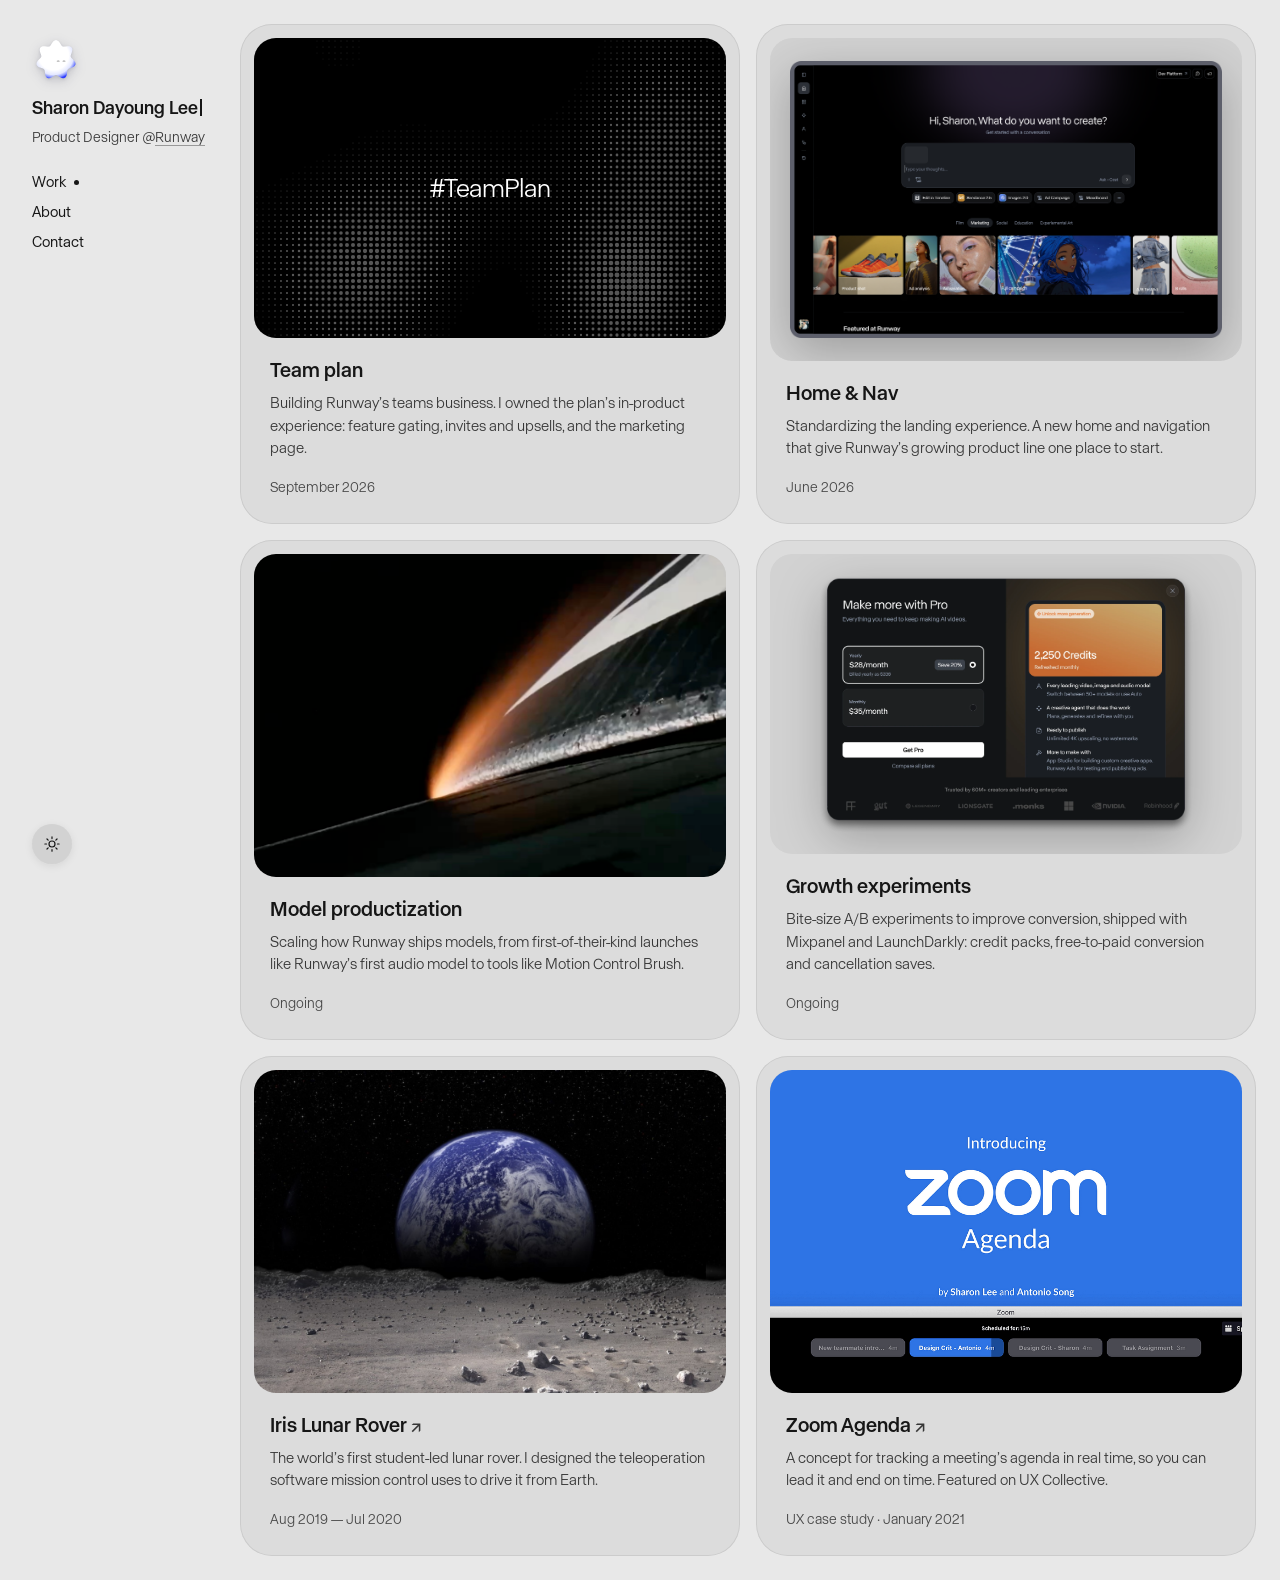
==== index.html @ 0e8d153d "Fill out Team plan and Model productization, re-lock Home & Nav - Team plan: all screenshots from fu" ====
<!doctype html>
<html lang="en">
<head>
  <meta charset="utf-8">
  <meta name="viewport" content="width=device-width, initial-scale=1">
  <title>Sharon Dayoung Lee, Product Designer</title>
  <meta name="description" content="Sharon Dayoung Lee is a product designer at Runway. Portfolio of selected work: Team plan, Home &amp; Nav, model productization, growth experiments and the Iris Lunar Rover.">
  <link rel="canonical" href="https://dayoung.design/">
  <meta property="og:type" content="website">
  <meta property="og:site_name" content="Sharon Dayoung Lee">
  <meta property="og:title" content="Sharon Dayoung Lee, Product Designer">
  <meta property="og:description" content="Sharon Dayoung Lee is a product designer at Runway. Portfolio of selected work: Team plan, Home &amp; Nav, model productization, growth experiments and the Iris Lunar Rover.">
  <meta property="og:url" content="https://dayoung.design/">
  <meta name="twitter:card" content="summary">
  <link rel="preload" href="fonts/ABCNormal-Book.woff2" as="font" type="font/woff2" crossorigin>
  <link rel="preload" href="fonts/ABCNormal-Neutral.woff2" as="font" type="font/woff2" crossorigin>
  <link rel="icon" href="favicon.svg" type="image/svg+xml">
  <link rel="icon" href="favicon-32.png" type="image/png" sizes="32x32">
  <link rel="apple-touch-icon" href="apple-touch-icon.png">
  <link rel="stylesheet" href="style.css?v=mwuuv6j9">
  <script>
    // Apply the saved theme (default: device setting) before first paint so there's no flash.
    try {
      var t = localStorage.getItem('theme');
      if (['ink', 'slate', 'glacier'].indexOf(t) < 0) t = matchMedia('(prefers-color-scheme: dark)').matches ? 'ink' : 'glacier'; // no saved choice: follow the device's light/dark setting
      document.documentElement.dataset.theme = t;
    } catch (e) { document.documentElement.dataset.theme = 'ink'; }
    document.documentElement.classList.add('no-anim');
  </script>
  <script type="application/ld+json">{"@context":"https://schema.org","@type":"Person","name":"Sharon Dayoung Lee","alternateName":"이다영","jobTitle":"Product Designer","worksFor":{"@type":"Organization","name":"Runway"},"url":"https://dayoung.design/"}</script>
</head>
<body>
  <aside class="sidebar">
    <div class="intro">
      <span class="mascot" aria-hidden="true">
        <svg viewBox="0 0 48 48" width="48" height="48">
          <defs>
            <radialGradient id="puffm" cx="44%" cy="40%" r="62%">
      <stop offset="0" stop-color="#ffffff"/>
      <stop offset=".62" stop-color="#ffffff"/>
      <stop offset=".82" stop-color="#e3e7ff"/>
      <stop offset=".94" stop-color="#7d8bff"/>
      <stop offset="1" stop-color="#2f3dff"/>
    </radialGradient>
          </defs>
          <g class="mascot-body">
            <path fill="url(#puffm)" d="M24.00 4.10 L24.89 4.24 L25.74 4.64 L26.54 5.26 L27.26 6.05 L27.89 6.94 L28.46 7.85 L28.97 8.70 L29.47 9.43 L29.98 10.01 L30.55 10.40 L31.21 10.60 L31.98 10.64 L32.86 10.57 L33.85 10.44 L34.91 10.32 L36.00 10.26 L37.07 10.33 L38.05 10.56 L38.90 10.98 L39.56 11.59 L40.00 12.37 L40.23 13.29 L40.23 14.30 L40.06 15.36 L39.77 16.41 L39.41 17.41 L39.06 18.35 L38.80 19.19 L38.67 19.95 L38.72 20.64 L38.97 21.28 L39.42 21.91 L40.02 22.56 L40.74 23.25 L41.50 24.00 L42.22 24.82 L42.83 25.70 L43.27 26.61 L43.46 27.53 L43.40 28.43 L43.07 29.26 L42.49 30.01 L41.70 30.64 L40.77 31.17 L39.77 31.59 L38.76 31.94 L37.81 32.25 L36.98 32.57 L36.31 32.94 L35.81 33.41 L35.46 34.01 L35.25 34.75 L35.12 35.63 L35.03 36.62 L34.91 37.68 L34.72 38.76 L34.42 39.78 L33.97 40.69 L33.37 41.42 L32.63 41.93 L31.78 42.19 L30.83 42.20 L29.84 41.99 L28.85 41.58 L27.89 41.06 L26.99 40.49 L26.16 39.94 L25.39 39.50 L24.68 39.20 L24.00 39.10 L23.32 39.20 L22.61 39.50 L21.84 39.94 L21.01 40.49 L20.11 41.06 L19.15 41.58 L18.16 41.99 L17.17 42.20 L16.22 42.19 L15.37 41.93 L14.63 41.42 L14.03 40.69 L13.58 39.78 L13.28 38.76 L13.09 37.68 L12.97 36.62 L12.88 35.63 L12.75 34.75 L12.54 34.01 L12.19 33.41 L11.69 32.94 L11.02 32.57 L10.19 32.25 L9.24 31.94 L8.23 31.59 L7.23 31.17 L6.30 30.64 L5.51 30.01 L4.93 29.26 L4.60 28.43 L4.54 27.53 L4.73 26.61 L5.17 25.70 L5.78 24.82 L6.50 24.00 L7.26 23.25 L7.98 22.56 L8.58 21.91 L9.03 21.28 L9.28 20.64 L9.33 19.95 L9.20 19.19 L8.94 18.35 L8.59 17.41 L8.23 16.41 L7.94 15.36 L7.77 14.30 L7.77 13.29 L8.00 12.37 L8.44 11.59 L9.10 10.98 L9.95 10.56 L10.93 10.33 L12.00 10.26 L13.09 10.32 L14.15 10.44 L15.14 10.57 L16.02 10.64 L16.79 10.60 L17.45 10.40 L18.02 10.01 L18.53 9.43 L19.03 8.70 L19.54 7.85 L20.11 6.94 L20.74 6.05 L21.46 5.26 L22.26 4.64 L23.11 4.24Z"/>
            <g class="mascot-face">
              <g class="mascot-eyes"><ellipse cx="26.2" cy="25" rx="1.6" ry="2.7" fill="#141414"/><ellipse cx="32" cy="25" rx="1.6" ry="2.7" fill="#141414"/></g>
            </g>
          </g>
        </svg>
      </span>
      <a class="name" href="#top" aria-label="Sharon Dayoung Lee"><span class="tw" data-words="Sharon Dayoung Lee|이다영" aria-hidden="true">Sharon Dayoung Lee</span></a>
      <!-- EDIT: your role / company / city -->
      <p class="role">Product Designer @<a href="https://runwayml.com" target="_blank" rel="noopener">Runway</a></p>
      <nav class="nav" id="site-nav">
        <a href="#top" class="active" aria-current="page">Work</a>
        <a href="about.html">About</a>
        <a href="mailto:gda6050@gmail.com" data-copy-email="gda6050@gmail.com">Contact</a>
      </nav>
    </div>
    <div class="sidebar-bottom">
      <!-- Theme slider: tap the sun to open, drag up for light, down for dark -->
      <div class="theme" id="theme">
        <div class="theme-track" role="slider" tabindex="0"
             aria-label="Color theme" aria-orientation="vertical"
             aria-valuemin="0" aria-valuemax="2" aria-valuenow="0">
          <div class="theme-ticks" aria-hidden="true"></div>
          <div class="theme-thumb" aria-hidden="true">
            <svg viewBox="0 0 24 24" width="18" height="18" fill="none" stroke="currentColor" stroke-width="1.6" stroke-linecap="round">
              <circle cx="12" cy="12" r="4"/>
              <path d="M12 2.5v2.2M12 19.3v2.2M2.5 12h2.2M19.3 12h2.2M5.3 5.3l1.6 1.6M17.1 17.1l1.6 1.6M5.3 18.7l1.6-1.6M17.1 6.9l1.6-1.6"/>
            </svg>
          </div>
        </div>
      </div>
    </div>
  </aside>

  <main id="top">
    <!--
      One card per project: screenshot on top, then title, description and caption.
      Each card links to its case study page in /work.
    -->
    <div class="grid">
      <a class="card project" href="work/team-plan.html">
        <div class="thumb word-cover" data-halftone><span>#TeamPlan</span></div>
        <div class="card-body">
          <h3>Team plan</h3>
          <p>Building Runway’s teams business. I owned the plan’s in-product experience: feature gating, invites and upsells, and the marketing page.</p>
        </div>
        <p class="caption">September 2026</p>
      </a>

      <a class="card project" href="work/home-nav.html">
        <div class="thumb"><img src="images/hn-home.png?v=2" alt="Redesigned Runway home with a prompt box, quick actions and featured content"></div>
        <div class="card-body">
          <h3>Home &amp; Nav</h3>
          <p>Standardizing the landing experience. A new home and navigation that give Runway’s growing product line one place to start.</p>
        </div>
        <p class="caption">June 2026</p>
      </a>

      <a class="card project" href="work/model-productization.html">
        <div class="thumb bleed"><video src="images/mp-hero.mp4" poster="images/mp-hero-poster.jpg" preload="metadata" data-hover-play muted loop playsinline aria-label="Runway hero video"></video></div>
        <div class="card-body">
          <h3>Model productization</h3>
          <p>Scaling how Runway ships models, from first-of-their-kind launches like Runway’s first audio model to tools like Motion Control Brush.</p>
        </div>
        <p class="caption">Ongoing</p>
      </a>

      <a class="card project" href="work/growth-experiments.html">
        <div class="thumb"><img src="images/ge-pro-dialog.webp" alt="Make more with Pro upgrade dialog with yearly and monthly plan options"></div>
        <div class="card-body">
          <h3>Growth experiments</h3>
          <p>Bite-size A/B experiments to improve conversion, shipped with Mixpanel and LaunchDarkly: credit packs, free-to-paid conversion and cancellation saves.</p>
        </div>
        <p class="caption">Ongoing</p>
      </a>


      <a class="card project" href="work/iris.html">
        <div class="thumb bleed"><img src="images/iris-hero.jpg" alt="Earth rising over the lunar surface"></div>
        <div class="card-body">
          <h3>Iris Lunar Rover <span class="arrow">↗</span></h3>
          <p>The world’s first student-led lunar rover. I designed the teleoperation software mission control uses to drive it from Earth.</p>
        </div>
        <p class="caption">Aug 2019 — Jul 2020</p>
      </a>

      <a class="card project" href="https://uxdesign.cc/zoom-agenda-e4689dbc5fe4" target="_blank" rel="noopener">
        <div class="thumb bleed"><img src="images/zoom-agenda.png" alt="Introducing Zoom Agenda, by Sharon Lee and Antonio Song: a Zoom window with agenda items timed across the top"></div>
        <div class="card-body">
          <h3>Zoom Agenda <span class="arrow">↗</span></h3>
          <p>A concept for tracking a meeting’s agenda in real time, so you can lead it and end on time. Featured on UX Collective.</p>
        </div>
        <p class="caption">UX case study · January 2021</p>
      </a>
    </div>

    <!-- Phones only: the sidebar nav is behind the mascot, so contact links sit at the end of the page -->
    <footer class="home-contact">
      <a href="mailto:gda6050@gmail.com" data-copy-email="gda6050@gmail.com">Email</a>
      <a href="https://www.linkedin.com/in/sharon-dayoung/" target="_blank" rel="noopener">LinkedIn <span aria-hidden="true">↗</span></a>
    </footer>
  </main>

  <div class="toast" id="toast" role="status" aria-live="polite"></div>
  <script src="site.js?v=mwuuv6j9"></script>
</body>
</html>
---- style.css ----
/*
  ABC Normal (ABC Dinamo), web font files in /fonts (from the web license package).
  Only add .woff2 web files here, never the desktop .otf/.ttf files.
*/
@font-face {
  font-family: "ABC Normal";
  font-weight: 400;
  font-style: normal;
  font-display: swap;
  src: url("fonts/ABCNormal-Book.woff2") format("woff2");
}
@font-face {
  font-family: "ABC Normal";
  font-weight: 420;
  font-style: normal;
  font-display: swap;
  src: url("fonts/ABCNormal-Regular.woff2") format("woff2");
}
@font-face {
  font-family: "ABC Normal";
  font-weight: 460;
  font-style: normal;
  font-display: swap;
  src: url("fonts/ABCNormal-Normal.woff2") format("woff2");
}
@font-face {
  font-family: "ABC Normal";
  font-weight: 500;
  font-style: normal;
  font-display: swap;
  src: url("fonts/ABCNormal-Neutral.woff2") format("woff2");
}

/*
  Three neutral themes, dark to light: Ink, Slate (graphite), Glacier (mist).
  Dark values follow libraries.dev (#121212 bg, #ededed text).
  Three base colors each; muted/faint are derived from --text.
  Registering them with @property lets the browser animate the switch.
*/
@property --bg   { syntax: "<color>"; inherits: true; initial-value: #121212; }
@property --card { syntax: "<color>"; inherits: true; initial-value: #1a1a1a; }
@property --text { syntax: "<color>"; inherits: true; initial-value: #ededed; }

:root {
  --bg: #121212;
  --card: #1a1a1a;
  --text: #ededed;
  --muted: color-mix(in srgb, var(--text) 78%, transparent);
  --faint: color-mix(in srgb, var(--text) 70%, transparent);
  transition: --bg 0.5s ease, --card 0.5s ease, --text 0.5s ease;
  --radius: 32px;
  --sidebar: 240px;
  --gap: 16px;
  --sans: "ABC Normal", system-ui, -apple-system, sans-serif;
}
:root[data-theme="ink"]     { --bg: #121212; --card: #1a1a1a; --text: #ededed; }
:root[data-theme="slate"]   { --bg: #1f1f1f; --card: #2a2a2a; --text: #ededed; }
:root[data-theme="glacier"] { --bg: #e8e8e8; --card: #dcdcdc; --text: #161616; }

:root.no-anim, :root.no-anim * { transition: none !important; }

* { box-sizing: border-box; margin: 0; padding: 0; }

html { scroll-behavior: smooth; }

body {
  background: var(--bg);
  color: var(--text);
  font-family: var(--sans);
  font-size: 18px;
  line-height: 1.6;
  -webkit-font-smoothing: antialiased;
}

p { font-size: 16px; font-weight: 400; }

a { color: inherit; text-decoration: none; }

/* ---------- Sidebar ---------- */
.sidebar {
  position: fixed;
  inset: 0 auto 0 0;
  width: var(--sidebar);
  padding: 36px 32px;
  display: flex;
  flex-direction: column;
  justify-content: space-between;
}
.name { display: block; font-size: 18px; font-weight: 500; line-height: 1.15; margin-bottom: 10px; }
.role { color: var(--muted); font-size: 14px; font-weight: 400; line-height: 1.25; margin-bottom: 24px; }
.nav, .contact { display: flex; flex-direction: column; gap: 6px; }
.nav a, .contact a { font-size: 15px; font-weight: 460; transition: opacity 0.15s ease; }
.nav a:hover, .contact a:hover { opacity: 0.6; }
/* Current page: small dot to the right of the label */
.nav a { display: inline-flex; align-items: center; width: fit-content; }
.nav a::after {
  content: "";
  width: 5px;
  height: 5px;
  margin-left: 8px;
  border-radius: 50%;
  background: currentColor;
  opacity: 0;
  transform: scale(0);
  transition: opacity 0.2s ease, transform 0.2s ease;
}
.nav a.active::after { opacity: 1; transform: scale(1); }

/* ---------- Theme slider ---------- */
.sidebar-bottom { display: flex; flex-direction: column; align-items: flex-start; gap: 18px; }
.theme {
  --h: 40px;
  --pos: 0;
  position: relative;
  width: 40px;
  height: var(--h);
  transition: height 0.35s cubic-bezier(0.3, 0.7, 0.2, 1);
}
.theme.open { --h: 128px; height: var(--h); }
.theme-track {
  position: absolute;
  inset: 0;
  border-radius: 999px;
  background: color-mix(in srgb, var(--text) 10%, transparent);
  cursor: pointer;
  touch-action: none;
  outline: none;
}
.theme-track:focus-visible { box-shadow: 0 0 0 2px var(--text); }
.theme-ticks {
  position: absolute;
  inset: 20px 0;
  display: flex;
  flex-direction: column-reverse;
  justify-content: space-between;
  align-items: center;
  opacity: 0;
  transition: opacity 0.2s ease;
}
.theme.open .theme-ticks { opacity: 1; transition-delay: 0.12s; }
.theme-ticks span {
  width: 3px;
  height: 3px;
  border-radius: 50%;
  background: color-mix(in srgb, var(--text) 40%, transparent);
}
.theme-thumb {
  position: absolute;
  left: 0;
  bottom: 0;
  width: 40px;
  height: 40px;
  display: grid;
  place-items: center;
  border-radius: 50%;
  color: var(--text);
  transition: bottom 0.35s cubic-bezier(0.3, 0.7, 0.2, 1), transform 0.2s ease;
}
.theme.open .theme-thumb {
  bottom: calc(var(--pos) * (var(--h) - 40px));
  background: var(--bg);
  transform: scale(0.8);
  cursor: grab;
}
.theme.open .theme-thumb:active { cursor: grabbing; }
.theme-track:hover .theme-thumb svg { transform: rotate(30deg); }
.theme-thumb svg { transition: transform 0.4s ease; }

/* ---------- Main ---------- */
main {
  margin-left: var(--sidebar);
  padding: 24px 24px 24px 0;
  max-width: calc(var(--sidebar) + 1200px);
}

.grid {
  display: grid;
  grid-template-columns: repeat(2, minmax(0, 1fr));
  gap: var(--gap);
}

.card {
  position: relative;
  aspect-ratio: 1 / 1;
  border-radius: var(--radius);
  overflow: hidden;
  background: var(--card);
  transition: transform 0.25s ease;
}
a.card:hover { transform: scale(0.985); }

/* Image cards */
.card.media img,
.card.media .placeholder {
  width: 100%;
  height: 100%;
  object-fit: cover;
  display: block;
}
.placeholder {
  background:
    radial-gradient(120% 90% at 30% 20%, color-mix(in srgb, var(--tint, #555) 90%, white 10%), transparent 70%),
    var(--tint, #555);
}
.placeholder.checker {
  --sq2: color-mix(in srgb, var(--card), var(--text) 8%);
  background: conic-gradient(var(--sq2) 25%, var(--card) 0 50%, var(--sq2) 0 75%, var(--card) 0) 0 0 / 25% 25%;
}

/* Text cards */
.card.text {
  display: flex;
  flex-direction: column;
  justify-content: center;
  padding: 40px;
}
.card.text h3 { font-size: 24px; font-weight: 500; line-height: 1.4; margin-bottom: 14px; }
.card.text p { color: var(--muted); max-width: 30em; }
.arrow { color: var(--muted); font-size: 0.8em; }
.caption {
  position: absolute;
  left: 40px;
  bottom: 32px;
  font-family: var(--sans);
  font-size: 15px;
  font-weight: 400;
  color: var(--faint) !important;
}

/* ---------- About ---------- */
.about {
  padding: 120px 0 80px;   /* left edge lines up with the cards */
  max-width: 720px;
}
.about-name { color: var(--text); font-weight: 500; }
.about p.about-name { margin-bottom: 8px; }
.about p { font-size: 17px; line-height: 1.6; margin-bottom: 20px; }
.about .muted { color: var(--muted); }
.about p:not(.about-name), .links a { font-weight: 400; }
.links { display: flex; flex-wrap: wrap; gap: 24px; margin-top: 32px; }
.links a { color: var(--muted); transition: color 0.15s ease; }
.links a:hover { color: var(--text); }

.footer {
  padding: 40px;
  color: var(--faint);
  font-family: var(--sans);
  font-size: 15px;
}

/* ---------- Tablet ---------- */
@media (max-width: 1000px) {
  .card.text { padding: 28px; }
  .card.text h3 { font-size: 20px; }
  .caption { left: 28px; bottom: 22px; }
}

/* ---------- Phone ---------- */
@media (max-width: 720px) {
  .sidebar {
    position: static;
    width: auto;
    padding: 28px 16px 24px;
    flex-direction: row;
    align-items: flex-start;
  }
  .role { margin-bottom: 16px; }
  /* theme slider floats in the bottom-left corner on phones */
  .theme { position: fixed; left: 16px; bottom: 16px; z-index: 20; }
  .theme-track { background: color-mix(in srgb, var(--card), var(--text) 12%); }
  .nav { flex-direction: row; gap: 18px; }
  main { margin-left: 0; padding: 0 16px 16px; }
  .grid { grid-template-columns: 1fr; gap: 12px; }
  .card { border-radius: 24px; }
  /* text cards don't need to be square on a phone */
  .card.text { aspect-ratio: auto; min-height: 260px; padding: 28px 24px 64px; }
  .caption { left: 24px; }
  .about { padding: 72px 0 40px; }
  .footer { padding: 24px 8px; }
}

/* Screenshot cards: show the whole image, centered with breathing room */
.card.media.shot {
  display: grid;
  place-items: center;
  padding: 36px;
}
.card.media.shot img {
  width: 100%;
  height: 100%;
  object-fit: contain;
  filter: drop-shadow(0 18px 30px rgba(0, 0, 0, 0.25));
}
@media (max-width: 720px) {
  .card.media.shot { padding: 20px; }
}

/* =====================================================================
   Case study pages (work/*.html)
   ===================================================================== */
.case {
  --line: color-mix(in srgb, var(--text) 14%, transparent);
  --col: 620px;   /* reading column */
  --gutter: 40px;
  --bleed: 25px;  /* images run a little wider than the text column */
  margin-left: 0; /* no sidebar on project pages */
  padding: 0 var(--gutter) 96px;
  max-width: none;
}
.case > * { max-width: var(--col); margin-left: auto; margin-right: auto; }
/* Banner, next project + footer run the full page width */
.case > .case-banner, .case > .next, .case > .footer {
  max-width: none;
  margin-left: calc(-1 * var(--gutter));
  margin-right: calc(-1 * var(--gutter));
  padding-left: max(var(--gutter), calc(50% + var(--gutter) - var(--col) / 2));
  padding-right: max(var(--gutter), calc(50% + var(--gutter) - var(--col) / 2));
}
/* Round back button, pinned top-left */
.case-back {
  position: fixed;
  top: 20px;
  left: 20px;
  z-index: 20;
  width: 48px;
  height: 48px;
  display: grid;
  place-items: center;
  border-radius: 50%;
  background: var(--bg);
  color: var(--text);
  transition: transform 0.2s ease, background 0.2s ease;
}
.case-back:hover { transform: translateX(-2px); background: color-mix(in srgb, var(--bg), var(--text) 8%); }
.case-back:focus-visible { outline: 2px solid var(--text); outline-offset: 2px; }
/* Theme slider stays available, bottom-left */
.case-theme { position: fixed; left: 24px; bottom: 24px; z-index: 20; }

/* Full-bleed banner with the project's main image on a filled background */
.case-banner {
  display: grid;
  place-items: center;
  height: clamp(380px, 50vw, 640px);
  padding-top: 88px !important;
  padding-bottom: 56px !important;
  background: var(--card);
  margin-bottom: 72px;
}
.case-banner :is(img, video) {
  display: block;
  max-width: min(100%, 1040px);
  max-height: 100%;
  width: auto;
  height: auto;
  border-radius: 12px;
  filter: drop-shadow(0 24px 40px rgba(0, 0, 0, 0.3));
}

.case-hero h1 {
  font-size: 24px;
  font-weight: 500;
  line-height: 1.35;
  margin-bottom: 4px;
}
.case-sub { font-size: 17px; line-height: 1.5; color: var(--muted); }
.meta {
  display: grid;
  grid-template-columns: repeat(3, minmax(0, 1fr));
  gap: 24px;
  margin-top: 40px;
}
.meta dt, .label { font-size: 14px; color: var(--muted); margin-bottom: 6px; }
.meta dd { font-size: 16px; line-height: 1.45; }

.block { margin-top: 96px; }
.block.tight { margin-top: 48px; }
.block h2 {
  font-size: 24px;
  font-weight: 500;
  line-height: 1.4;
  margin-bottom: 16px;
}
.block > p, .lede {
  font-size: 17px;
  line-height: 1.65;
  color: var(--muted);
}
.block > p + p { margin-top: 16px; }
.block > p.lede, .lede { color: var(--text); font-size: 17px; line-height: 1.6; }
.block > p.summary { color: var(--text); font-size: 17px; line-height: 1.7; }
.note { font-size: 14px; color: var(--muted); margin-top: 12px; }

/* Figures */
.fig { margin-top: 56px; }
.fig + .fig, .fig + .figs, .figs + .fig, .figs + .figs { margin-top: 88px; }
.fig figure { margin: 0; }
figure.fig { margin: 56px 0 0; }   /* space between text and the asset below it */
.shotbox {
  display: grid;
  place-items: center;
  background: var(--card);
  border-radius: 24px;
  padding: clamp(20px, 4vw, 48px);
}
/* Images bleed slightly past the text column */
.case figure.fig .shotbox, .case .figs { margin-left: calc(-1 * var(--bleed)); margin-right: calc(-1 * var(--bleed)); }
.case .figs figcaption { padding: 0 4px; }
.shotbox img {
  display: block;
  max-width: 100%;
  max-height: 680px;
  width: auto;
  height: auto;
  border-radius: 10px;
  filter: drop-shadow(0 18px 30px rgba(0, 0, 0, 0.25));
}
.shotbox.flush { padding: 0; overflow: hidden; }
.shotbox.flush img { border-radius: 0; filter: none; max-height: none; width: 100%; }
figcaption { font-size: 14px; color: var(--muted); margin-top: 14px; line-height: 1.45; max-width: 40em; }

.figs { display: grid; gap: 40px 28px; margin-top: 56px; }
.figs.c2 { grid-template-columns: repeat(2, minmax(0, 1fr)); }
.figs.c3 { grid-template-columns: repeat(3, minmax(0, 1fr)); }
.figs .shotbox { height: 100%; padding: 16px; border-radius: 20px; }
.figs figure { display: flex; flex-direction: column; }
.figs figure .shotbox { flex: 1; }
.figs .shotbox img { max-height: 520px; }

/* Columns: challenges, problems, goals */
.cols { display: grid; grid-template-columns: repeat(3, minmax(0, 1fr)); gap: 40px 32px; margin-top: 48px; }
.cols h3 { font-size: 18px; font-weight: 500; line-height: 1.3; margin-bottom: 10px; }
.cols p { font-size: 15px; line-height: 1.55; color: var(--muted); }
.cols .label { margin-bottom: 8px; }
.cols .outcome { margin-top: 24px; }
.cols .num { font-size: 18px; color: var(--muted); margin-bottom: 8px; }

/* Stats */
.stats { display: grid; grid-template-columns: repeat(3, minmax(0, 1fr)); gap: 16px; margin-top: 48px; }
.stats > div { background: var(--card); border-radius: 28px; padding: 36px 32px; }
.stats strong { display: block; font-size: clamp(36px, 4vw, 48px); font-weight: 500; line-height: 1; letter-spacing: -0.02em; margin-bottom: 16px; }
.stats p { color: var(--muted); font-size: 15px; line-height: 1.5; }

/* Next project */
.next {
  display: block;
  margin-top: 160px;
  padding-top: 0;
  padding-bottom: 0;
  position: relative;
}
.next > * { padding-right: 80px; }
.next-arrow {
  position: absolute;
  top: 50%;
  right: max(var(--gutter), calc(50% - var(--col) / 2));
  transform: translateY(-50%);
  padding-right: 0;
  font-size: 24px;
  line-height: 1;
  transition: transform 0.25s ease;
}
.next:hover .next-arrow { transform: translate(6px, -50%); }
.next .label { margin-bottom: 10px; }
.next strong { display: block; font-size: 24px; font-weight: 500; line-height: 1.3; }
.next span.sub { display: block; margin-top: 4px; color: var(--muted); font-size: 17px; }
.case .footer { padding-top: 72px; padding-bottom: 40px; }

@media (max-width: 900px) {
  .cols, .figs.c3 { grid-template-columns: 1fr 1fr; }
}
@media (max-width: 720px) {
  .case { --gutter: 16px; --bleed: 0px; padding: 0 var(--gutter) 64px; }
  .case-banner { height: auto; min-height: 280px; padding-top: 80px !important; padding-bottom: 32px !important; margin-bottom: 48px; }
  .case-banner :is(img, video) { border-radius: 8px; }
  .case-back { top: 16px; left: 16px; }
  .case-theme { left: 16px; bottom: 16px; }
  .meta, .cols, .stats, .figs.c2, .figs.c3 { grid-template-columns: 1fr; }
  .meta { gap: 16px; margin-top: 36px; }
  .block { margin-top: 72px; }
  .shotbox { border-radius: 20px; }
  .stats > div { border-radius: 22px; padding: 28px 24px; }
  .next { margin-top: 112px; }
  .next > * { padding-right: 48px; }

  .fig + .fig, .fig + .figs, .figs + .fig, .figs + .figs { margin-top: 64px; }
}

/* ---------- Homepage project cards: screenshot on top, text below ---------- */
.card.project {
  display: flex;
  flex-direction: column;
  padding: 14px;
  overflow: visible;        /* lets the card grow if the text needs more room */
}
.card.project .thumb {
  position: relative;
  aspect-ratio: 2 / 1;
  border-radius: 22px;
  background: color-mix(in srgb, var(--card), var(--text) 5%);
  overflow: hidden;
}
.card.project .thumb :is(img, video) {
  position: absolute;
  inset: 20px;
  width: calc(100% - 40px);
  height: calc(100% - 40px);
  object-fit: contain;
  filter: drop-shadow(0 14px 24px rgba(0, 0, 0, 0.25));
}
.card.project .card-body { padding: 40px 26px 0; }
.card.project h3 { font-size: 24px; font-weight: 500; line-height: 1.4; margin-bottom: 12px; }
.card.project .card-body p { color: var(--muted); font-size: 18px; max-width: 30em; }
.card.project .caption {
  position: static;
  margin-top: auto;
  padding: 24px 26px 18px;
}
@media (max-width: 1000px) {
  .card.project .card-body { padding: 28px 14px 0; }
  .card.project h3 { font-size: 20px; }
  .card.project .card-body p { font-size: 16px; }
  .card.project .caption { padding: 20px 14px 10px; }
}
@media (max-width: 720px) {
  .card.project { aspect-ratio: auto; padding: 12px; }
  .card.project .thumb { border-radius: 16px; }
  .card.project .thumb :is(img, video) { inset: 14px; width: calc(100% - 28px); height: calc(100% - 28px); }
  .card.project .card-body { padding: 24px 12px 0; }
  .card.project .caption { padding: 20px 12px 10px; }
}

/* Hover: the screenshot panel grows to cover the whole tile.
   Only on devices with a real pointer and wide enough for square tiles;
   phones keep the stacked layout above. */
@media (hover: hover) and (min-width: 721px) {
  .card.project {
    position: relative;
    padding-top: 50%;          /* reserves the top half for the panel (square tile) */
  }
  .card.project .thumb {
    position: absolute;
    z-index: 2;
    top: 14px;
    left: 14px;
    right: 14px;
    bottom: 50%;
    aspect-ratio: auto;
    transition:
      top 0.5s cubic-bezier(0.2, 0.8, 0.2, 1),
      left 0.5s cubic-bezier(0.2, 0.8, 0.2, 1),
      right 0.5s cubic-bezier(0.2, 0.8, 0.2, 1),
      bottom 0.5s cubic-bezier(0.2, 0.8, 0.2, 1),
      border-radius 0.5s cubic-bezier(0.2, 0.8, 0.2, 1);
  }
  .card.project .thumb :is(img, video) { transition: inset 0.5s cubic-bezier(0.2, 0.8, 0.2, 1), width 0.5s cubic-bezier(0.2, 0.8, 0.2, 1), height 0.5s cubic-bezier(0.2, 0.8, 0.2, 1); }
  a.card.project:hover { transform: none; }
  .card.project:hover .thumb,
  .card.project:focus-visible .thumb {
    top: 0;
    left: 0;
    right: 0;
    bottom: 0;
    border-radius: var(--radius);
  }
  .card.project:hover .thumb :is(img, video),
  .card.project:focus-visible .thumb :is(img, video) {
    inset: 36px;
    width: calc(100% - 72px);
    height: calc(100% - 72px);
  }
}

/* ---------- Underlined text links (inline links, About links) ---------- */
.role a,
.links a,
.about p a,
.block p a {
  text-decoration: underline;
  text-decoration-thickness: 1px;
  text-underline-offset: 0.2em;
  text-decoration-color: color-mix(in srgb, currentColor 45%, transparent);
  transition: color 0.15s ease, text-decoration-color 0.15s ease;
}
.role a:hover,
.links a:hover,
.about p a:hover,
.block p a:hover {
  color: var(--text);
  text-decoration-color: currentColor;
}

/* ---------- Opening a project: the card expands into the page ----------
   Uses cross-document view transitions (Chrome/Edge 126+, Safari 18.2+).
   The clicked card and the case page's .case-bg share the name "case-card",
   so the browser morphs one into the other; the page content fades in on top. */
@view-transition { navigation: auto; }

.case-bg {
  position: fixed;
  top: 0;
  right: 0;
  bottom: 0;
  left: 0;
  z-index: -1;
  background: var(--bg);
  pointer-events: none;
  view-transition-name: case-card;
}
main.case { view-transition-name: case-content; }

::view-transition-group(case-card) {
  animation-duration: 0.6s;
  animation-timing-function: cubic-bezier(0.2, 0.8, 0.2, 1);
}
::view-transition-old(case-card),
::view-transition-new(case-card) {
  height: 100%;
  object-fit: cover;
  object-position: top left;
  animation-duration: 0.6s;
}

/* Page content arrives after the card has mostly opened */
::view-transition-new(case-content) {
  animation: case-content-in 0.45s cubic-bezier(0.2, 0.8, 0.2, 1) 0.25s both;
}
::view-transition-old(case-content) {
  animation: case-content-out 0.2s ease both;
}
@keyframes case-content-in {
  from { opacity: 0; transform: translateY(16px); }
  to   { opacity: 1; transform: none; }
}
@keyframes case-content-out { to { opacity: 0; } }

@media (prefers-reduced-motion: reduce) {
  @view-transition { navigation: none; }
}

/* Fallback for browsers without view transitions: wipe in left to right */
@keyframes case-reveal {
  from { clip-path: inset(0 100% 0 0); opacity: 0.4; transform: translateX(-12px); }
  to   { clip-path: inset(0 0 0 0);    opacity: 1;   transform: none; }
}
@supports not (view-transition-name: none) {
  @media (prefers-reduced-motion: no-preference) {
    main.case { animation: case-reveal 0.9s cubic-bezier(0.65, 0, 0.35, 1) both; }
  }
}

/* ---------- Hairline stroke on cards (inset, so layout doesn't shift) ---------- */
:root { --stroke: color-mix(in srgb, var(--text) 8%, transparent); }
.card, .shotbox, .stats > div { box-shadow: inset 0 0 0 1px var(--stroke); }
.shotbox.flush { box-shadow: none; outline: 1px solid var(--stroke); outline-offset: -1px; }

/* "Try it" link under a project summary */
.block > p.try { margin-top: 24px; color: var(--text); }
.visually-hidden { position: absolute; width: 1px; height: 1px; overflow: hidden; clip: rect(0 0 0 0); white-space: nowrap; }

/* ---------- Full-bleed video: fills the banner / card thumb edge to edge ---------- */
.case-banner.bleed { height: auto; padding: 0 !important; background: #000; }
.case-banner.bleed video {
  width: 100%;
  max-width: none;
  max-height: 80vh;
  height: auto;
  object-fit: cover;
  border-radius: 0;
  filter: none;
}
.card.project .thumb.bleed :is(img, video) {
  inset: 0;
  width: 100%;
  height: 100%;
  object-fit: cover;
  filter: none;
}
.card.project:hover .thumb.bleed :is(img, video),
.card.project:focus-visible .thumb.bleed :is(img, video) { inset: 0; width: 100%; height: 100%; }

/* Link list on a project page (e.g. Iris press links) */
.links-list { list-style: none; margin-top: 8px; }
.links-list li + li { margin-top: 2px; }
.links-list a {
  display: flex;
  justify-content: space-between;
  align-items: baseline;
  gap: 24px;
  padding: 16px 0;
  font-size: 17px;
  box-shadow: inset 0 -1px 0 var(--stroke);
  transition: opacity 0.15s ease;
}
.links-list a:hover { opacity: 0.65; }
.links-list .src { flex-shrink: 0; color: var(--muted); font-size: 15px; }
@media (max-width: 720px) {
  .links-list a { flex-direction: column; gap: 4px; }
}
.case-banner.bleed img { width: 100%; max-width: none; max-height: 80vh; height: auto; object-fit: cover; border-radius: 0; filter: none; }

/* ---------- Homepage grid: 3 columns on wide screens ---------- */
@media (min-width: 1100px) {
  .grid { grid-template-columns: repeat(3, minmax(0, 1fr)); }
  .card.project { aspect-ratio: auto; }  /* cards in a row share one height */
  .card.project .card-body { padding: 28px 16px 0; }
  .card.project h3 { font-size: 20px; margin-bottom: 8px; }
  .card.project .card-body p { font-size: 15px; line-height: 1.5; }
  .card.project .caption { padding: 16px 16px 12px; font-size: 14px; }
}

/* ---------- About: work experience, speaking, education ---------- */
.cv { margin-top: 48px; }
.cv h3 { font-size: 15px; font-weight: 460; margin-bottom: 12px; }
.cv ul { list-style: none; }
.cv li {
  display: grid;
  grid-template-columns: 180px minmax(0, 1fr);
  gap: 16px;
  padding: 12px 0;
  box-shadow: inset 0 1px 0 var(--stroke);
  font-size: 15px;
  line-height: 1.5;
}
.cv-date { color: var(--muted); font-variant-numeric: tabular-nums; }
.cv-what { display: flex; flex-direction: column; }
.cv-title { color: var(--text); }
.cv-org { color: var(--muted); }
@media (max-width: 720px) {
  .cv li { grid-template-columns: 1fr; gap: 2px; }
}

/* ---------- Toast (e.g. "Email copied") ---------- */
.toast {
  position: fixed;
  right: 24px;
  bottom: 24px;
  z-index: 50;
  padding: 12px 16px;
  border-radius: 14px;
  background: var(--card);
  color: var(--text);
  box-shadow: inset 0 0 0 1px var(--stroke), 0 12px 32px rgba(0, 0, 0, 0.25);
  font-size: 15px;
  opacity: 0;
  transform: translateY(8px);
  pointer-events: none;
  display: flex;
  align-items: center;
  gap: 12px;
  padding-right: 8px;
  transition: opacity 0.2s ease, transform 0.2s ease;
}
.toast.show { opacity: 1; transform: none; pointer-events: auto; }
.toast-close {
  display: grid;
  place-items: center;
  width: 28px;
  height: 28px;
  border: 0;
  border-radius: 50%;
  background: transparent;
  color: var(--muted);
  cursor: pointer;
  transition: background 0.15s ease, color 0.15s ease;
}
.toast-close:hover { background: color-mix(in srgb, var(--text) 10%, transparent); color: var(--text); }
.toast-close:focus-visible { outline: 2px solid var(--text); outline-offset: 1px; }
.toast .muted { color: var(--muted); }
@media (max-width: 720px) { .toast { right: 16px; bottom: 16px; left: 72px; } }

/* ---------- Next project: quiet secondary link, primary on hover ---------- */
.next strong { font-size: 18px; font-weight: 400; color: var(--muted); transition: color 0.2s ease; }
.next .next-arrow { font-size: 18px; color: var(--muted); transition: transform 0.25s ease, color 0.2s ease; }
.next:hover strong, .next:hover .next-arrow,
.next:focus-visible strong, .next:focus-visible .next-arrow { color: var(--text); }

/* Iris links: headline stays primary; the source label is secondary and turns primary on hover */
.links-list a { color: var(--text); }
.links-list a:hover, .links-list a:focus-visible { opacity: 1; }
.links-list .src { color: var(--muted); transition: color 0.2s ease; }
.links-list a:hover .src, .links-list a:focus-visible .src { color: var(--text); }

/* ---------- About page (about.html): project-page layout, no banner ---------- */
.about-page { padding-top: 144px; }
.about-page .about { padding: 40px 0 0; max-width: var(--col); }
@media (max-width: 720px) { .about-page { padding-top: 96px; } }

.cv li:first-child { box-shadow: none; }  /* no line between a section heading and its first row */

/* ---------- Project pages: Email / LinkedIn pinned to the bottom ---------- */
.has-contact-bar { padding-bottom: 104px; }
.contact-bar {
  position: fixed;
  left: 0;
  right: 0;
  bottom: 0;
  z-index: 15;
  padding: 64px 40px 24px;   /* bottom matches the theme button (bottom: 24px) */
  background: linear-gradient(to top, var(--bg) 60%, color-mix(in srgb, var(--bg) 0%, transparent));
  pointer-events: none;
}
.contact-bar-inner {
  max-width: 620px;           /* same as the reading column */
  margin: 0 auto;
  display: flex;
  gap: 24px;
  height: 40px;      /* same height as the theme button, so both share a centre line */
  align-items: center;
  font-size: 17px;   /* same as project body text */
  pointer-events: auto;
}
.contact-bar a { color: var(--muted); transition: color 0.2s ease; }
.contact-bar a:hover, .contact-bar a:focus-visible { color: var(--text); }
.has-contact-bar .toast { bottom: 72px; }
@media (max-width: 720px) {
  .contact-bar { padding: 56px 16px 16px; }
  .contact-bar-inner { justify-content: flex-end; }  /* theme slider sits bottom-left */
}

/* Banner with three images (Growth experiments): centre image fully visible, side images run off the edges */
.case-banner.trio {
  --shot-h: clamp(180px, 27vw, 380px);   /* height of the centre (Pro) dialog */
  display: grid;
  grid-template-columns: minmax(0, 1fr) auto minmax(0, 1fr);
  align-items: center;
  gap: 32px;
  height: auto;
  padding-left: 0 !important;
  padding-right: 0 !important;
  overflow: hidden;
}
.case-banner.trio img {
  height: var(--shot-h);
  width: auto;
  max-width: none;
  max-height: none;
  border-radius: 0;
}
/* Side dialogs keep the same UI scale as the exports: height = export height / Pro export height (1358px) */
.case-banner.trio img:first-child { justify-self: end; height: calc(var(--shot-h) * 724 / 1358); }   /* Cancel export 1040x724 (left) */
.case-banner.trio img:last-child { justify-self: start; height: calc(var(--shot-h) * 1728 / 1358); }  /* Ads export 1964x1728 (right) */
@media (max-width: 720px) {
  .case-banner.trio { gap: 16px; --shot-h: 160px; }
}

/* ---------- Light theme (Mist): stop text from rendering thin ----------
   "antialiased" smoothing makes dark-on-light text look spindly on macOS,
   so the light theme uses the system's normal smoothing and slightly stronger grey text. */
:root[data-theme="glacier"] body { -webkit-font-smoothing: auto; -moz-osx-font-smoothing: auto; }
:root[data-theme="glacier"] {
  --muted: color-mix(in srgb, var(--text) 84%, transparent);
  --faint: color-mix(in srgb, var(--text) 76%, transparent);
}

/* ---------- Typewriter name (sidebar): Sharon Dayoung Lee <-> 이다영 ---------- */
.tw { display: inline-block; min-height: 1.15em; white-space: nowrap; }
.tw::after {
  content: "";
  display: inline-block;
  width: 2px;
  height: 0.95em;
  margin-left: 2px;
  vertical-align: -0.1em;
  background: currentColor;
  animation: tw-blink 1s steps(1) infinite;
}
.tw.typing::after { animation: none; }   /* solid cursor while typing/deleting */
@keyframes tw-blink { 50% { opacity: 0; } }
@media (prefers-reduced-motion: reduce) { .tw::after { display: none; } }

/* ---------- Mascot (Mochi) above the name: breathes, blinks, eyes follow the cursor ---------- */
.mascot { display: inline-block; margin-bottom: 14px; line-height: 0; }
.mascot svg { overflow: visible; }
.mascot-body { transform-box: fill-box; transform-origin: 50% 100%; animation: mochi-breathe 3.2s ease-in-out infinite; }
.mascot:hover .mascot-body { animation: mochi-squish 0.5s cubic-bezier(.3, 1.6, .5, 1); }
.mascot-face { transition: transform 0.15s ease-out; }
.mascot-eyes { transform-box: fill-box; transform-origin: 50% 50%; transition: transform 0.08s ease; }
.mascot.blink .mascot-eyes { transform: scaleY(0.12); }
@keyframes mochi-breathe { 0%, 100% { transform: scale(1, 1); } 50% { transform: scale(1.03, 0.96); } }
@keyframes mochi-squish { 0% { transform: scale(1, 1); } 35% { transform: scale(1.12, 0.86); } 70% { transform: scale(0.95, 1.06); } 100% { transform: scale(1, 1); } }
@media (prefers-reduced-motion: reduce) { .mascot-body { animation: none; } }


/* Mascot: drag it around (springs back) or tap it for a squish */
.mascot { position: relative; z-index: 30; cursor: grab; touch-action: none; user-select: none; -webkit-user-select: none; }
.mascot.dragging { cursor: grabbing; }
.mascot.dragging .mascot-body { animation: none; transform: scale(1.08); }
.mascot.returning { transition: transform 0.6s cubic-bezier(0.34, 1.56, 0.64, 1); }
.mascot.pop .mascot-body { animation: mochi-squish 0.5s cubic-bezier(.3, 1.6, .5, 1); }
.mascot.pop .mascot-eyes { transform: scaleY(0.12); }

/* Mascot on the light theme: soft shadow so the white body doesn't disappear */
:root[data-theme="glacier"] .mascot svg { filter: drop-shadow(0 3px 6px rgba(20, 24, 60, 0.18)) drop-shadow(0 1px 1.5px rgba(20, 24, 60, 0.12)); }
/* Tap: a little vertical hop */
.mascot.jump svg { animation: mochi-jump 0.55s cubic-bezier(.3, .7, .4, 1); }
@keyframes mochi-jump {
  0%   { transform: translateY(0); }
  35%  { transform: translateY(-12px); }
  65%  { transform: translateY(0); }
  80%  { transform: translateY(-3px); }
  100% { transform: translateY(0); }
}
@media (prefers-reduced-motion: reduce) { .mascot.jump svg { animation: none; } }

/* ---------- Showcase sections (asset-first, wider than the text column) ---------- */
.case > .showcase { max-width: var(--col); margin-top: 140px; }   /* images stay within the content column */
.showcase-text { max-width: var(--col); margin-left: auto; margin-right: auto; }
.showcase h2 { font-size: 24px; font-weight: 500; line-height: 1.35; margin-bottom: 12px; }
.showcase-text > p:not(.label) { font-size: 17px; line-height: 1.65; color: var(--muted); }
.shot { margin: 40px 0 0; }
.shot img { display: block; width: 100%; height: auto; border-radius: 16px; box-shadow: inset 0 0 0 1px var(--stroke); }
.shot figcaption { max-width: var(--col); margin: 14px auto 0; text-align: center; }
.shot-row { display: grid; grid-template-columns: repeat(2, minmax(0, 1fr)); gap: 16px; }
.shot-row .shot { margin-top: 16px; }
.showcase .cols { margin-top: 32px; grid-template-columns: repeat(3, minmax(0, 1fr)); }
.steps { margin-top: 28px; padding-left: 0; list-style: none; counter-reset: step; }
.steps li { counter-increment: step; display: flex; gap: 16px; padding: 14px 0; font-size: 17px; box-shadow: inset 0 1px 0 var(--stroke); }
.steps li:first-child { box-shadow: none; }
.steps li::before { content: counter(step, decimal-leading-zero); color: var(--muted); font-variant-numeric: tabular-nums; }
@media (max-width: 720px) {
  .case > .showcase { margin-top: 96px; }
  .shot-row, .showcase .cols { grid-template-columns: 1fr; }
  .shot img { border-radius: 12px; }
}

.showcase .cols p:not(.num) { font-size: 15px; line-height: 1.55; color: var(--muted); }
.showcase .cols h3 { font-size: 17px; font-weight: 460; margin-bottom: 6px; }
.showcase .cols .num { font-size: 15px; color: var(--muted); margin-bottom: 8px; }
.shot-row .shot figcaption { text-align: left; }

/* ---------- Text groups are always a single-column list, never a grid ---------- */
.cols, .showcase .cols { display: block; margin-top: 24px; }
.cols > div { padding: 16px 0; box-shadow: inset 0 1px 0 var(--stroke); }
.cols > div:first-child { box-shadow: none; padding-top: 4px; }
.cols > div h3 { margin-bottom: 4px; }
.showcase .cols .num { display: inline; margin: 0 10px 0 0; }
.showcase .cols .num + h3 { display: inline; }
.showcase .cols .num ~ p:last-child { margin-top: 4px; }

/* ---------- Assets: one per row by default, never side by side ---------- */
.shot-row, .figs, .figs.c2, .figs.c3 { display: block; }
.shot-row .shot { margin-top: 40px; }
.shot-row .shot figcaption { text-align: center; }

/* ---------- Card screenshot never covers the title ----------
   The panel's height used to be 50% of the card's HEIGHT, while the space
   reserved for it (padding-top: 50%) is 50% of the card's WIDTH. When text made
   a card taller than wide, the panel grew over the title. Now the panel's size
   is tied to the card's width, so it always ends exactly where the reserved space ends. */
@supports (width: 1cqw) {
  @media (hover: hover) and (min-width: 721px) {
    .card.project { container-type: inline-size; }
    .card.project .thumb { bottom: calc(100% - 14px - 50cqw); }
    .card.project:hover .thumb,
    .card.project:focus-visible .thumb { bottom: 0; }
  }
}

/* ---------- Uniform gap between the screenshot and the card text ----------
   Text sits at the bottom of each card; the screenshot panel stretches to fill
   everything above it (its ratio adapts per card), so the gap to the title is
   always the same. --stack (set in site.js) = height of the text block. */
@media (hover: hover) and (min-width: 721px) {
  .card.project .card-body { margin-top: auto; }
  .card.project .caption { margin-top: 0; }
  .card.project .thumb { bottom: var(--stack, 50%); }
  @supports (width: 1cqw) {
    .card.project .thumb { bottom: var(--stack, calc(100% - 14px - 50cqw)); }
  }
  .card.project:hover .thumb,
  .card.project:focus-visible .thumb { bottom: 0; }
}

/* ---------- Cards stay square; the screenshot takes whatever space the text leaves ---------- */
@media (min-width: 721px) {
  .card.project { aspect-ratio: 1 / 1; overflow: hidden; }
  /* keep descriptions short enough to fit a square card */
  .card.project .card-body p {
    display: -webkit-box;
    -webkit-box-orient: vertical;
    -webkit-line-clamp: 3;
    overflow: hidden;
  }
}
@media (min-width: 1100px) {
  .card.project { aspect-ratio: 1 / 1; }
}
@media (hover: hover) and (min-width: 721px) {
  /* the screenshot sizes itself to the space above the text, so no fixed space needs reserving */
  .card.project { padding-top: 14px; align-self: start; }
}

/* Column count: wide enough cards that a square still leaves room for the screenshot */
@media (min-width: 721px) and (max-width: 1039px) { .grid { grid-template-columns: minmax(0, 1fr); } }
@media (min-width: 1040px) and (max-width: 1359px) { .grid { grid-template-columns: repeat(2, minmax(0, 1fr)); } }
@media (min-width: 1360px) { .grid { grid-template-columns: repeat(3, minmax(0, 1fr)); } }
@media (min-width: 1100px) and (max-width: 1359px) {
  /* undo the 3-column text tightening while there are 2 columns */
  .card.project .card-body { padding: 28px 16px 0; }
}

/* Tighter gap between card screenshot and title */
@media (min-width: 721px) { .card.project .card-body { padding-top: 18px; } }

/* ---------- Password gate on locked project pages ---------- */
main.case.locked { padding-top: 180px; min-height: 70vh; }
.lock-gate { max-width: var(--col); margin: 0 auto; }
.lock-form { display: flex; gap: 8px; margin-top: 28px; max-width: 360px; }
.lock-form input {
  flex: 1;
  min-width: 0;
  height: 44px;
  padding: 0 14px;
  border: 0;
  border-radius: 12px;
  background: var(--card);
  box-shadow: inset 0 0 0 1px var(--stroke);
  color: var(--text);
  font: inherit;
  font-size: 16px;
}
.lock-form input:focus { outline: none; box-shadow: inset 0 0 0 1.5px var(--text); }
.lock-form button {
  height: 44px;
  padding: 0 18px;
  border: 0;
  border-radius: 12px;
  background: var(--text);
  color: var(--bg);
  font: inherit;
  font-size: 15px;
  font-weight: 460;
  cursor: pointer;
}
.lock-form button:disabled { opacity: 0.6; cursor: default; }
.lock-error { margin-top: 12px; font-size: 15px; color: var(--muted); }
@media (max-width: 720px) { main.case.locked { padding-top: 120px; } }

/* ---------- Phone: centered password gate with the button below the field ---------- */
@media (max-width: 720px) {
  main.case.locked {
    padding-top: 0;
    min-height: 100vh;
    min-height: 100svh;
    display: flex;
    align-items: center;
    justify-content: center;
  }
  .lock-gate { width: 100%; text-align: center; margin-top: -40px; }
  .lock-form { flex-direction: column; max-width: none; gap: 10px; }
  .lock-form input { flex: none; height: 48px; }
  .lock-form button { width: 100%; height: 48px; }
}

/* ---------- About lists: same text size as the About paragraphs ---------- */
.cv li { font-size: 17px; }
.cv h3 { font-size: 17px; }

/* Mascot on the password screen */
.lock-gate .lock-mascot { display: inline-block; margin-bottom: 20px; }
.lock-gate .lock-mascot svg { width: 64px; height: 64px; }

/* ---------- Phone: centered header; tap the mascot to open the nav as an overlay ---------- */
@media (max-width: 720px) {
  .sidebar { justify-content: center; }
  .sidebar .intro { width: 100%; display: flex; flex-direction: column; align-items: center; text-align: center; }
  .sidebar .role { margin-bottom: 0; }
  .mascot { cursor: pointer; z-index: 60; -webkit-tap-highlight-color: transparent; }
  .mascot:focus-visible { outline: 2px solid var(--text); outline-offset: 4px; border-radius: 50%; }

  /* nav hidden until the mascot is tapped */
  .sidebar .nav {
    position: fixed;
    inset: 0;
    z-index: 55;
    display: flex;
    flex-direction: column;
    align-items: center;
    justify-content: center;
    gap: 28px;
    background: color-mix(in srgb, var(--bg) 88%, transparent);
    -webkit-backdrop-filter: blur(18px);
    backdrop-filter: blur(18px);
    opacity: 0;
    visibility: hidden;
    transition: opacity 0.25s ease, visibility 0s linear 0.25s;
  }
  .sidebar .nav a { font-size: 28px; transform: translateY(8px); transition: transform 0.3s cubic-bezier(.2, .8, .2, 1); }
  body.nav-open .sidebar .nav { opacity: 1; visibility: visible; transition: opacity 0.25s ease; }
  body.nav-open .sidebar .nav a { transform: none; }
  body.nav-open { overflow: hidden; }
  /* the mascot stays above the overlay so tapping it again closes the menu */
  .toast { z-index: 70; }
}

/* ---------- Phone homepage: Email / LinkedIn at the end of the scroll ---------- */
.home-contact { display: none; }
@media (max-width: 720px) {
  .home-contact {
    display: flex;
    justify-content: flex-end;   /* the theme button sits bottom-left */
    align-items: center;
    gap: 24px;
    height: 40px;                /* same as the theme button, so they line up at the bottom */
    margin-top: 48px;
    font-size: 17px;
  }
  .home-contact a { color: var(--muted); transition: color 0.2s ease; }
  .home-contact a:hover { color: var(--text); }
}

/* ---------- Locked pages: pile of mascot copies ---------- */
.mochi-pile { position: fixed; inset: 0; z-index: 40; pointer-events: none; overflow: hidden; }
.mochi { position: absolute; left: 0; top: 0; width: 72px; height: 72px; pointer-events: auto; cursor: grab; touch-action: none; will-change: transform; }
.mochi.held { cursor: grabbing; }
.mochi svg { width: 100%; height: 100%; display: block; overflow: visible; }
:root[data-theme="glacier"] .mochi svg { filter: drop-shadow(0 2px 4px rgba(20, 24, 60, 0.18)); }
.mochi-pile.full { animation: pile-shake 0.3s ease; }
@keyframes pile-shake { 25% { transform: translateX(-3px); } 75% { transform: translateX(3px); } }

/* ---------- Phone: "Next project" becomes a solid button (dark on light themes, light on dark) ---------- */
@media (max-width: 720px) {
  .case > .next {
    display: flex;
    align-items: center;
    justify-content: space-between;
    gap: 12px;
    margin: 96px 0 0;
    padding: 0 20px !important;
    height: 56px;
    border-radius: 14px;
    background: var(--text);
    color: var(--bg);
    transition: transform 0.15s ease, opacity 0.15s ease;
  }
  .case > .next:active { transform: scale(0.98); opacity: 0.9; }
  .case > .next > * { padding-right: 0; }
  .next strong, .next:hover strong, .next:focus-visible strong { color: var(--bg); font-size: 17px; font-weight: 460; }
  .next .next-arrow, .next:hover .next-arrow, .next:focus-visible .next-arrow {
    position: static; transform: none; color: var(--bg); font-size: 18px;
  }
}

/* Back button: soft shadow so it stays readable over scrolling text */
.case-back { box-shadow: 0 2px 8px rgba(0, 0, 0, 0.08), 0 0 1px rgba(0, 0, 0, 0.06); }

/* Theme switch (sun button + slider): same soft shadow as the back button */
.theme-track { box-shadow: 0 2px 8px rgba(0, 0, 0, 0.08), 0 0 1px rgba(0, 0, 0, 0.06); }
.theme-track:focus-visible { box-shadow: 0 0 0 2px var(--text), 0 2px 8px rgba(0, 0, 0, 0.08); }
.theme.open .theme-thumb { box-shadow: 0 2px 8px rgba(0, 0, 0, 0.08), 0 0 1px rgba(0, 0, 0, 0.06); }

/* ---------- Desktop: password gate centered on the page too ---------- */
@media (min-width: 721px) {
  main.case.locked {
    padding-top: 0;
    min-height: calc(100vh - var(--lock-foot, 120px));
    display: flex;
    align-items: center;
    justify-content: center;
  }
  .lock-gate { width: 100%; text-align: center; }
  .lock-form { margin-left: auto; margin-right: auto; max-width: 400px; }
  .lock-form input { flex: 1; min-width: 0; }
}

/* ---------- Image placeholder in showcase sections (until the real asset is ready) ---------- */
.shot-ph {
  display: grid; place-items: center;
  aspect-ratio: 16 / 10;
  border-radius: 16px;
  background: var(--card);
  box-shadow: inset 0 0 0 1px var(--stroke);
  color: var(--muted); font-size: 14px;
}
@media (max-width: 720px) { .shot-ph { border-radius: 12px; } }

/* ---------- Corner crop: device shot anchored top-left, bleeding off the right and bottom ---------- */
.shot.corner .corner-frame {
  background: var(--card);
  border-radius: 16px;
  box-shadow: inset 0 0 0 1px var(--stroke);
  overflow: hidden;
  padding: 10% 0 0 10%;
}
.shot.corner .corner-frame img { border-radius: 0; box-shadow: none; }
@media (max-width: 720px) { .shot.corner .corner-frame { border-radius: 12px; padding: 8% 0 0 8%; } }

/* ---------- Trio card: three panel shots side by side in one card, caption inside ---------- */
.trio-card {
  background: var(--card);
  border-radius: 16px;
  box-shadow: inset 0 0 0 1px var(--stroke);
  padding: 9%;
}
.trio-row { display: grid; grid-template-columns: 696fr 696fr 684fr; gap: 7%; align-items: start; }  /* fr = export widths, so all three keep one scale */
.trio-row img { width: 100%; height: auto; border-radius: 0; box-shadow: none; }

@media (max-width: 720px) { .trio-card { border-radius: 12px; padding: 8% 6%; } .trio-row { gap: 4%; } }

/* No stroke around screenshots (it showed through transparent device-frame exports) */
.shot img { box-shadow: none; }
.shot img.square { border-radius: 0; }   /* screenshots whose content runs to the corners */

/* ---------- Feature section: full-bleed filled band like the banner, larger asset ---------- */
.case > .showcase.feature {
  max-width: none;
  margin-left: calc(-1 * var(--gutter));
  margin-right: calc(-1 * var(--gutter));
  padding: 96px var(--gutter);
  background: var(--card);
}
.showcase.feature .shot { max-width: 860px; margin-left: auto; margin-right: auto; }
.showcase.feature .shot img { filter: drop-shadow(0 24px 40px rgba(0, 0, 0, 0.3)); }
@media (max-width: 720px) { .case > .showcase.feature { padding: 64px var(--gutter); } }

/* ---------- "Try it now": a solid button right under the first summary paragraph ---------- */
.block > p.try { margin: 24px 0 32px; }
.block p.try a {
  display: inline-flex;
  align-items: center;
  gap: 8px;
  height: 44px;
  padding: 0 18px;
  border-radius: 12px;
  background: var(--text);
  color: var(--bg);
  font-size: 16px;
  font-weight: 460;
  text-decoration: none;
  transition: transform 0.15s ease, opacity 0.15s ease;
}
.block p.try a:hover { color: var(--bg); opacity: 0.88; }
.block p.try a:active { transform: scale(0.98); }
.block p.try a:focus-visible { outline: 2px solid var(--text); outline-offset: 3px; }
.block p.try a { height: 34px; padding: 0 13px; gap: 6px; border-radius: 9px; font-size: 14px; font-weight: 500; }
.shot img { margin-left: auto; margin-right: auto; }   /* narrower-than-column shots (kept at export scale) sit centered */
/* Screenshots exported without a device-frame stroke get one, to match the framed exports */
.shot img.framed { border-radius: 16px; outline: 1px solid color-mix(in srgb, var(--text) 18%, transparent); outline-offset: -1px; }
@media (max-width: 720px) { .shot img.framed { border-radius: 12px; } }

/* ---------- Growth banner: the credits card's orange gradient with one large word ---------- */
.case-banner.growth-banner {
  background:
    radial-gradient(120% 90% at 15% 0%, rgba(214, 178, 112, 0.9), transparent 60%),
    linear-gradient(165deg, #c9a46a 0%, #d58a48 45%, #c8602c 100%);
}
.growth-banner .banner-word {
  margin: 0;
  color: #fff;
  font-size: clamp(72px, 14vw, 200px);
  font-weight: 400;
  line-height: 1;
  letter-spacing: -0.04em;
}

/* Shimmer: a soft highlight sweeps across the word */
.growth-banner .banner-word {
  background: linear-gradient(105deg, rgba(255,255,255,0.72) 0%, rgba(255,255,255,0.72) 40%, #fff 50%, rgba(255,255,255,0.72) 60%, rgba(255,255,255,0.72) 100%);
  background-size: 250% 100%;
  background-position: 100% 0;
  -webkit-background-clip: text;
  background-clip: text;
  color: transparent;
  animation: shimmer 3.2s ease-in-out infinite;
}
@keyframes shimmer { 0% { background-position: 100% 0; } 60%, 100% { background-position: 0% 0; } }
@media (prefers-reduced-motion: reduce) { .growth-banner .banner-word { animation: none; color: #fff; background: none; } }

/* Growth banner v2: black backdrop, the credits-card orange gradient is the shimmer on the word */
.case-banner.growth-banner { background: #000; }
.growth-banner .banner-word {
  background: linear-gradient(105deg,
    #3a2a1c 0%, #3a2a1c 30%,
    #c9a46a 40%, #d58a48 50%, #c8602c 60%,
    #3a2a1c 70%, #3a2a1c 100%);
  background-size: 300% 100%;
  -webkit-background-clip: text;
  background-clip: text;
  color: transparent;
  animation: shimmer 3.6s ease-in-out infinite;
}
@media (prefers-reduced-motion: reduce) {
  .growth-banner .banner-word { animation: none; background: linear-gradient(165deg, #c9a46a, #d58a48 45%, #c8602c); -webkit-background-clip: text; background-clip: text; color: transparent; }
}
/* Ping-pong: the band sweeps left to right, then back right to left, on a loop */
.growth-banner .banner-word { animation: shimmer-pingpong 2.4s ease-in-out infinite alternate; }
@keyframes shimmer-pingpong { from { background-position: 100% 0; } to { background-position: 0% 0; } }
@media (prefers-reduced-motion: reduce) { .growth-banner .banner-word { animation: none; } }
/* Brighter resting colour; the gradient band still reads as the shimmer */
.growth-banner .banner-word {
  background-image: linear-gradient(105deg,
    #8c6a48 0%, #8c6a48 30%,
    #e2bd80 40%, #f0a060 50%, #e0773c 60%,
    #8c6a48 70%, #8c6a48 100%);
}
.growth-banner .banner-word {
  background-image: linear-gradient(105deg,
    #b89068 0%, #b89068 30%,
    #f0cf98 40%, #ffb070 50%, #f08a4c 60%,
    #b89068 70%, #b89068 100%);
}

/* Growth banner v3: back to the orange gradient; the word draws itself in (like a handwritten "hello"), then fills */
.case-banner.growth-banner {
  background:
    radial-gradient(120% 90% at 15% 0%, rgba(214, 178, 112, 0.9), transparent 60%),
    linear-gradient(165deg, #c9a46a 0%, #d58a48 45%, #c8602c 100%);
}
.banner-draw { width: min(86%, 980px); height: auto; overflow: visible; }
.banner-draw text {
  font-size: 250px;
  font-weight: 400;
  letter-spacing: -0.04em;
  fill: #fff;
  fill-opacity: 0;
  stroke: #fff;
  stroke-width: 2;
  stroke-linejoin: round;
  stroke-dasharray: 1400;
  stroke-dashoffset: 1400;
  animation: draw-word 2.8s cubic-bezier(.55, 0, .25, 1) 0.3s forwards, fill-word 0.9s ease 2.6s forwards;
}
@keyframes draw-word { to { stroke-dashoffset: 0; } }
@keyframes fill-word { to { fill-opacity: 1; stroke-opacity: 0; } }
@media (prefers-reduced-motion: reduce) { .banner-draw text { animation: none; stroke-dashoffset: 0; fill-opacity: 1; stroke-opacity: 0; } }


/* ---------- Growth banner: coins drop in from the top and pile up (gravity on entry) ---------- */
.case-banner.growth-banner { position: relative; overflow: hidden; }
.coin {
  position: absolute;
  left: 0;
  top: 0;
  z-index: 2;
  width: var(--coin, 96px);
  height: auto;
  cursor: grab;
  user-select: none;
  -webkit-user-select: none;
  -webkit-user-drag: none;
  touch-action: none;
  will-change: transform;
  filter: drop-shadow(0 6px 8px rgba(0, 0, 0, 0.22));
}
.coin.grabbed { cursor: grabbing; filter: drop-shadow(0 14px 16px rgba(0, 0, 0, 0.3)); }
.growth-banner .banner-draw { position: relative; z-index: 1; }
.case-banner.growth-banner img.coin { width: var(--coin, 96px); height: var(--coin, 96px); max-width: none; max-height: none; border-radius: 50%; filter: drop-shadow(0 6px 8px rgba(0, 0, 0, 0.22)); }
.case-banner.growth-banner img.coin.grabbed { filter: drop-shadow(0 14px 16px rgba(0, 0, 0, 0.3)); }

/* Growth: each experiment's variants sit in a full-bleed band (like the Home & Nav solution) */
.case > .showcase.feature.variants { margin-top: 72px; }
.showcase.feature.variants .shot + .shot { margin-top: 64px; }
/* variants side by side inside the band; each image keeps its export scale within its column */
.showcase.feature.variants .variant-pair {
  display: grid;
  grid-template-columns: 1fr 1fr;
  gap: 48px;
  align-items: end;
  max-width: 1240px;
  margin: 40px auto 0;
}
.showcase.feature.variants .variant-pair .shot { max-width: none; margin: 0; }
.showcase.feature.variants .shot + .shot { margin-top: 0; }
@media (max-width: 900px) {
  .showcase.feature.variants .variant-pair { grid-template-columns: 1fr; gap: 48px; }
}
.showcase.feature.variants .showcase-text { max-width: 1240px; }
/* Experiment 1's tall dialogs stack instead of sitting side by side */
.showcase.feature.variants .variant-pair.stacked { grid-template-columns: 1fr; max-width: 860px; gap: 64px; }
/* "Variants" label: centered and a bit larger */
.showcase.feature.variants .showcase-text { text-align: center; }
.showcase.feature.variants .label { font-size: 17px; }
.showcase.feature.variants .label { font-weight: 500; color: var(--text); }
/* Experiment 1's exports are small (808/994px): cap the pair so they show at about half their pixel width and stay sharp */
.showcase.feature.variants .variant-pair.compact { max-width: 1040px; }

/* Growth word v4: no draw-in; white shimmer sweeping back and forth on the orange gradient */
.growth-banner .banner-word {
  position: relative;
  z-index: 1;
  font-weight: 400;
  background-image: linear-gradient(105deg,
    rgba(255,255,255,0.78) 0%, rgba(255,255,255,0.78) 35%,
    #ffffff 50%,
    rgba(255,255,255,0.78) 65%, rgba(255,255,255,0.78) 100%);
  background-size: 250% 100%;
  -webkit-background-clip: text;
  background-clip: text;
  color: transparent;
  animation: shimmer-pingpong 2.4s ease-in-out infinite alternate;
}
@media (prefers-reduced-motion: reduce) { .growth-banner .banner-word { animation: none; background: none; color: #fff; } }

/* ---------- Previous / Next project row ---------- */
.case > .pager {
  max-width: none;
  margin: 160px calc(-1 * var(--gutter)) 0;
  padding-left: max(var(--gutter), calc(50% + var(--gutter) - var(--col) / 2));
  padding-right: max(var(--gutter), calc(50% + var(--gutter) - var(--col) / 2));
  display: flex;
  justify-content: space-between;
  align-items: center;
  gap: 24px;
}
.pager a { display: inline-flex; align-items: center; gap: 14px; position: static; margin: 0; min-width: 0; }
.pager .next > *, .pager .prev > * { padding-right: 0; }
.pager strong { display: block; font-size: 18px; font-weight: 400; line-height: 1.3; color: var(--muted); transition: color 0.2s ease; white-space: nowrap; overflow: hidden; text-overflow: ellipsis; }
.pager .next-arrow, .pager .pager-arrow {
  position: static; transform: none;
  font-size: 18px; line-height: 1; color: var(--muted);
  transition: transform 0.25s ease, color 0.2s ease;
}
.pager a:hover strong, .pager a:focus-visible strong,
.pager a:hover .next-arrow, .pager a:hover .pager-arrow,
.pager a:focus-visible .next-arrow, .pager a:focus-visible .pager-arrow { color: var(--text); }
.pager .next:hover .next-arrow { transform: translateX(6px); }
.pager .prev:hover .pager-arrow { transform: translateX(-6px); }
.pager .next { margin-left: auto; }

/* Phone: two buttons, Previous quiet, Next solid */
@media (max-width: 720px) {
  .case > .pager { margin-top: 96px; padding-left: 0; padding-right: 0; margin-left: 0; margin-right: 0; gap: 10px; }
  .pager a { flex: 1 1 0; height: 56px; padding: 0 18px; border-radius: 14px; justify-content: space-between; transition: transform 0.15s ease, opacity 0.15s ease; }
  .pager a:active { transform: scale(0.98); opacity: 0.9; }
  .pager .prev { box-shadow: inset 0 0 0 1px var(--line); }
  .pager .prev strong, .pager .prev .pager-arrow { color: var(--text); }
  .pager .next { background: var(--text); margin-left: 0; }
  .pager .next strong, .pager .next .next-arrow, .pager .next:hover strong, .pager .next:hover .next-arrow { color: var(--bg); }
  .pager strong { font-size: 16px; font-weight: 460; }
}
/* keep the word readable in front of the coin pile */
.growth-banner .banner-word { z-index: 3; }
/* Growth word: plain white, no shimmer */
.growth-banner .banner-word { animation: none; background: none; -webkit-background-clip: border-box; background-clip: border-box; color: #fff; }

/* Homepage card cover made of one word on black (Team plan) */
.card.project .thumb.word-cover { background: #000; display: grid; place-items: center; }
.thumb.word-cover span { color: #fff; font-size: clamp(28px, 3.2vw, 44px); font-weight: 400; letter-spacing: -0.02em; }
.thumb.word-cover span { font-size: clamp(20px, 2vw, 28px); }
/* Halftone ambient backdrop behind the word */
.thumb.word-cover { position: relative; }
.thumb.word-cover canvas.halftone { position: absolute; inset: 0; width: 100%; height: 100%; display: block; }
.thumb.word-cover span { position: relative; z-index: 1; }
/* 20% black veil over the dots, under the word */
.thumb.word-cover::after { content: ""; position: absolute; inset: 0; background: rgba(0, 0, 0, 0.2); z-index: 0; pointer-events: none; }

/* Team plan page banner: same halftone visual as the homepage card */
.case-banner.word-banner { background: #000; position: relative; overflow: hidden; }
.case-banner.word-banner canvas.halftone { position: absolute; inset: 0; width: 100%; height: 100%; display: block; }
.case-banner.word-banner::after { content: ""; position: absolute; inset: 0; background: rgba(0, 0, 0, 0.2); z-index: 0; pointer-events: none; }
.case-banner.word-banner span { position: relative; z-index: 1; color: #fff; font-size: clamp(32px, 4.4vw, 64px); font-weight: 400; letter-spacing: -0.02em; }
/* full-window shots with controls in the corners: only a slight rounding so nothing gets clipped */
.shot img.framed.soft { border-radius: 6px; }

/* Home & Nav: screenshots run wider than the text column (like the Runway Home image), banner image bigger */
.case.wide-shots > .showcase:not(.feature) .shot {
  width: min(860px, calc(100vw - 2 * var(--gutter)));
  position: relative;
  left: 50%;
  transform: translateX(-50%);
}
.case-banner.big { height: clamp(440px, 62vw, 820px); padding-top: 72px !important; padding-bottom: 40px !important; }
.case-banner.big :is(img, video) { max-width: min(100%, 1240px); }
@media (max-width: 720px) { .case-banner.big { height: auto; } }
.case > .case-banner.big { padding-left: var(--gutter); padding-right: var(--gutter); }

/* Home & Nav banner v2: a little smaller, anchored to the top and running off the bottom of the banner */
.case > .case-banner.big {
  display: block;
  height: clamp(400px, 46vw, 620px);
  padding-top: 88px !important;
  padding-bottom: 0 !important;
  overflow: hidden;
}
.case-banner.big :is(img, video) {
  display: block;
  width: min(1000px, 100%);
  max-width: none;
  max-height: none;
  height: auto;
  margin: 0 auto;
  border-radius: 0;
}
@media (max-width: 720px) { .case > .case-banner.big { height: clamp(240px, 70vw, 340px); padding-top: 72px !important; } }
/* a single shot that runs wider than the text column, matching the 860px variant bands */
.case > .showcase .shot.wide { width: min(860px, calc(100vw - 2 * var(--gutter))); position: relative; left: 50%; transform: translateX(-50%); }
@media (max-width: 720px) { .shot img.framed.soft { border-radius: 4px; } }
/* Phone: Previous and Next project stack, full width */
@media (max-width: 720px) {
  .case > .pager { flex-direction: column; align-items: stretch; gap: 10px; }
  .pager a { flex: none; width: 100%; }
}
.block p.try a { font-weight: 460; }
/* "Learn more" / "Try it now" button inside a showcase section: same button as the intro one */
.showcase-text > p.try { margin-top: 20px; }
.showcase-text p.try a {
  display: inline-flex; align-items: center; gap: 6px;
  height: 34px; padding: 0 13px; border-radius: 9px;
  background: var(--text); color: var(--bg);
  font-size: 14px; font-weight: 460; text-decoration: none;
  transition: transform 0.15s ease, opacity 0.15s ease;
}
.showcase-text p.try a:hover { color: var(--bg); opacity: 0.88; }
.showcase-text p.try a:active { transform: scale(0.98); }
.showcase-text p.try a:focus-visible { outline: 2px solid var(--text); outline-offset: 3px; }
/* Launch highlights: "Model • what it is" title line, your role underneath */
.cols h3 .hl-desc { color: var(--muted); font-weight: 400; }
.cols .hl-links { margin-top: 6px; display: flex; flex-wrap: wrap; gap: 4px 16px; }
.cols .hl-links a { font-size: 15px; color: var(--muted); transition: color 0.15s ease; }
.cols .hl-links a:hover { color: var(--text); }
.cols h3 a.hl-title { color: inherit; text-decoration: none; transition: opacity 0.15s ease; }
.cols h3 a.hl-title span[aria-hidden] { color: var(--muted); }
.cols h3 a.hl-title:hover { opacity: 0.7; }
.cols h3 .hl-year { color: var(--muted); font-weight: 400; }
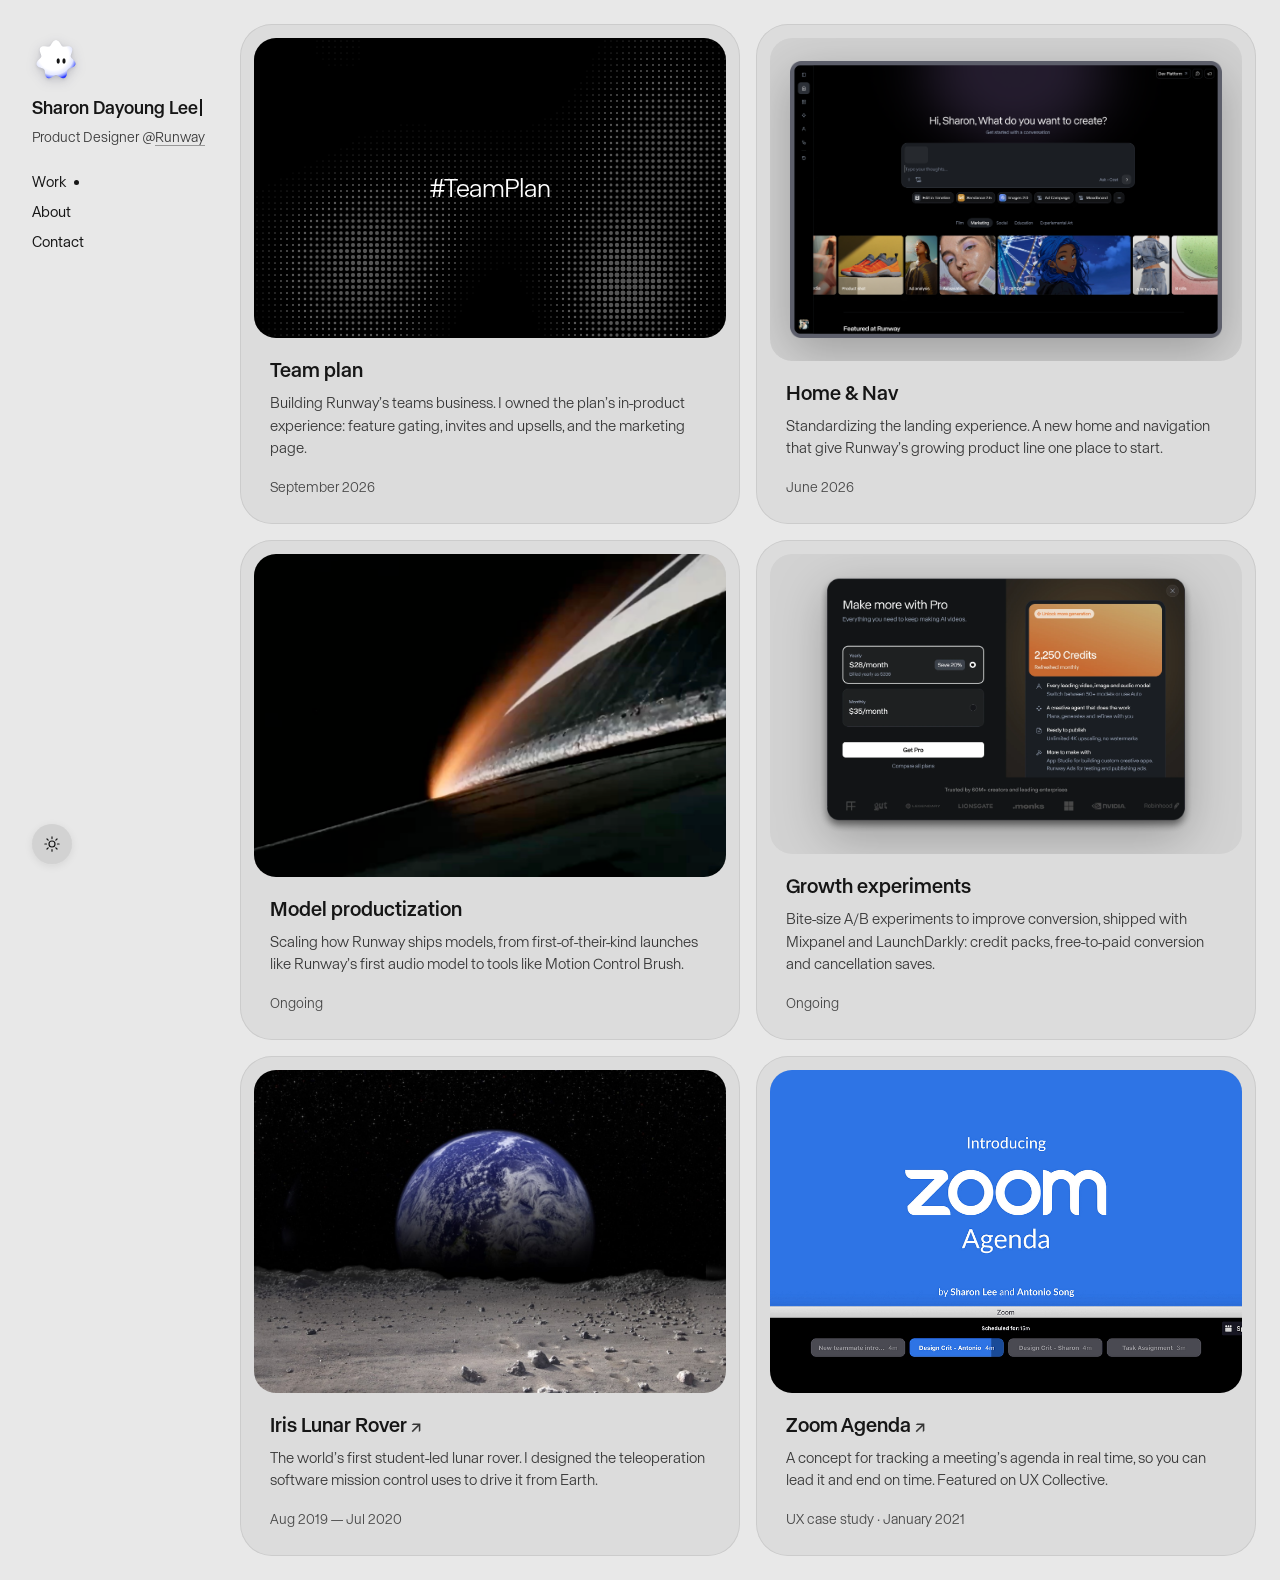
==== commit 42da5364: "About: resume download, credits and copyright - Download icon next to Work experience serves the res" ====
--- a/index.html
+++ b/index.html
@@ -17,7 +17,7 @@
   <link rel="icon" href="favicon.svg" type="image/svg+xml">
   <link rel="icon" href="favicon-32.png" type="image/png" sizes="32x32">
   <link rel="apple-touch-icon" href="apple-touch-icon.png">
-  <link rel="stylesheet" href="style.css?v=mwuuv6j9">
+  <link rel="stylesheet" href="style.css?v=mwuvt0wz">
   <script>
     // Apply the saved theme (default: device setting) before first paint so there's no flash.
     try {
@@ -148,6 +148,6 @@
   </main>
 
   <div class="toast" id="toast" role="status" aria-live="polite"></div>
-  <script src="site.js?v=mwuuv6j9"></script>
+  <script src="site.js?v=mwuvt0wz"></script>
 </body>
 </html>
--- a/style.css
+++ b/style.css
@@ -1512,3 +1512,12 @@
 .cols h3 a.hl-title span[aria-hidden] { color: var(--muted); }
 .cols h3 a.hl-title:hover { opacity: 0.7; }
 .cols h3 .hl-year { color: var(--muted); font-weight: 400; }
+/* Small credit line at the end of About */
+.about-credit { margin-top: 48px; font-size: 14px; line-height: 1.5; color: var(--muted); }
+.about p.about-credit { font-size: 14px; line-height: 1.5; color: var(--muted); margin-top: 48px; }
+.about p.about-credit { margin-top: 96px; }
+/* Download resume icon next to "Work experience" */
+.cv h3 { display: flex; align-items: center; gap: 8px; }
+.cv-download { display: inline-grid; place-items: center; width: 26px; height: 26px; border-radius: 7px; color: var(--muted); transition: color 0.15s ease, background 0.15s ease; }
+.cv-download:hover { color: var(--text); background: color-mix(in srgb, var(--text) 8%, transparent); }
+.cv-download:focus-visible { outline: 2px solid var(--text); outline-offset: 2px; }
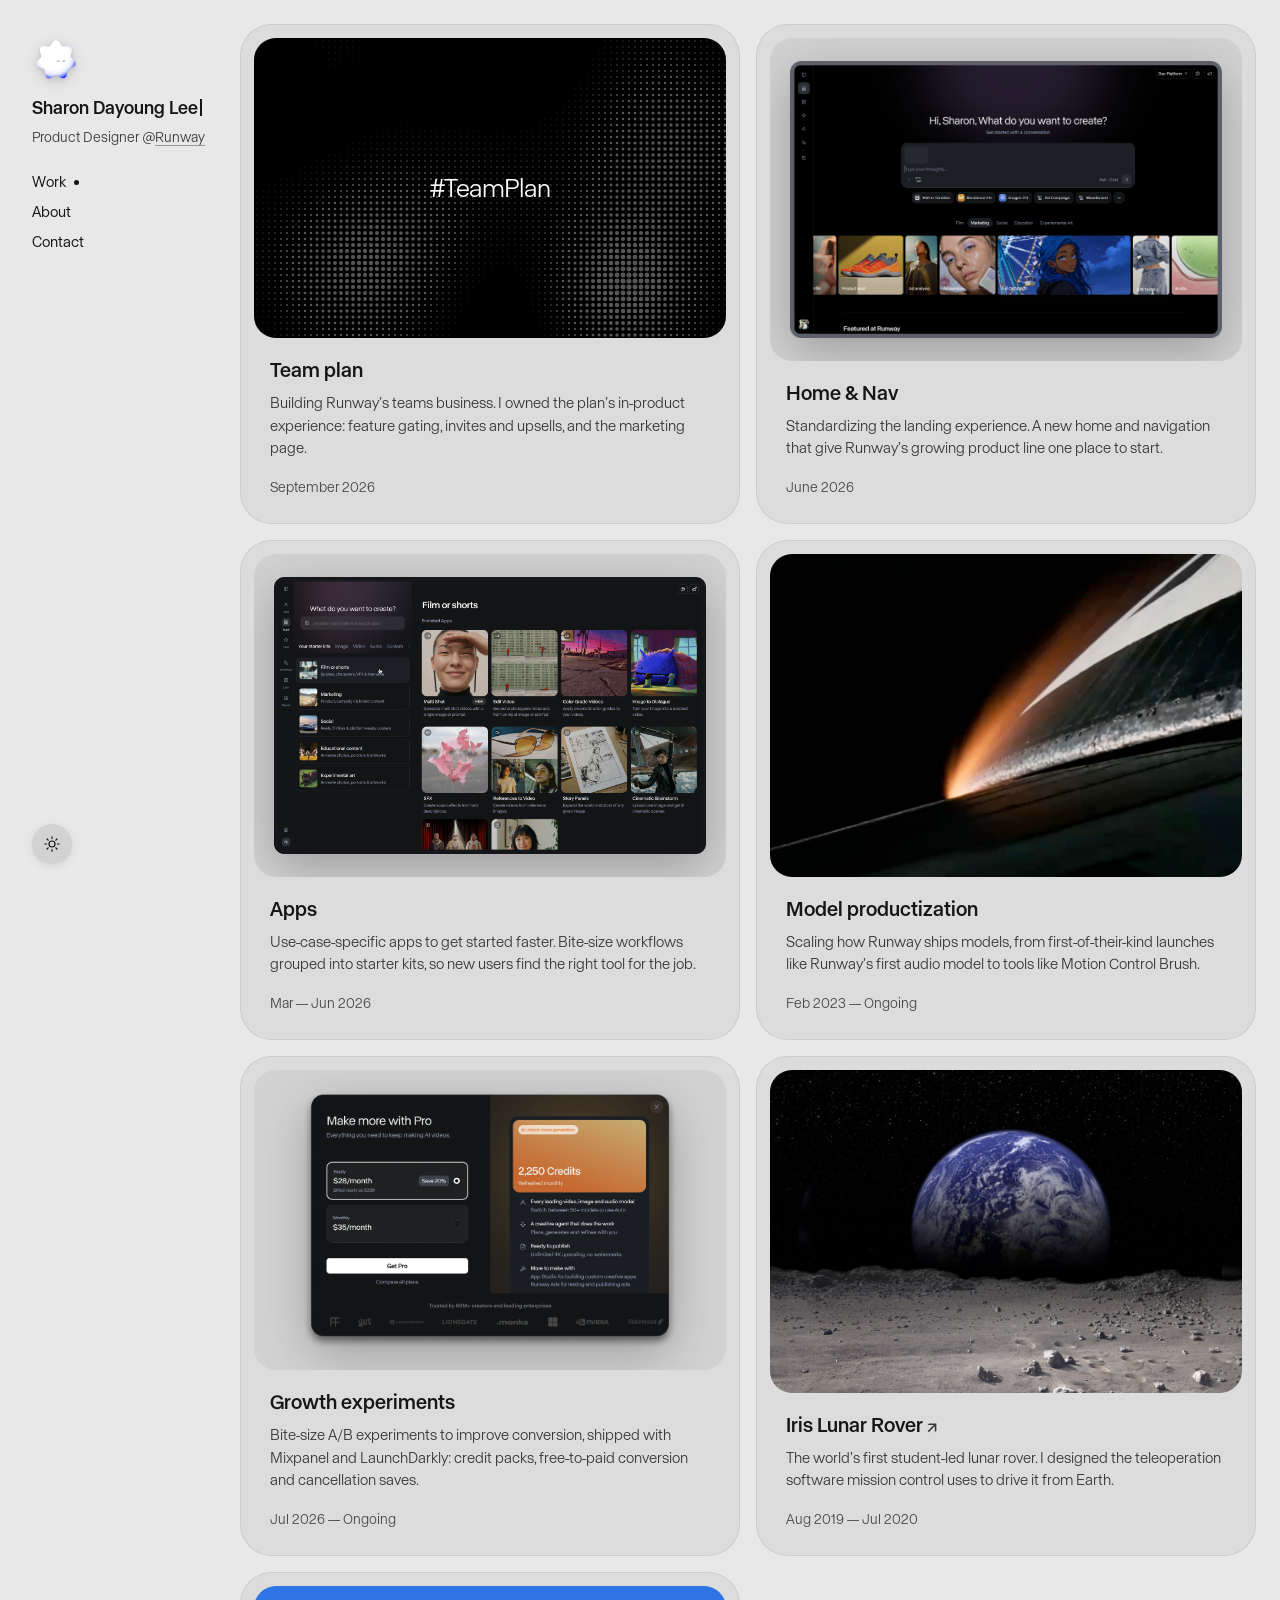
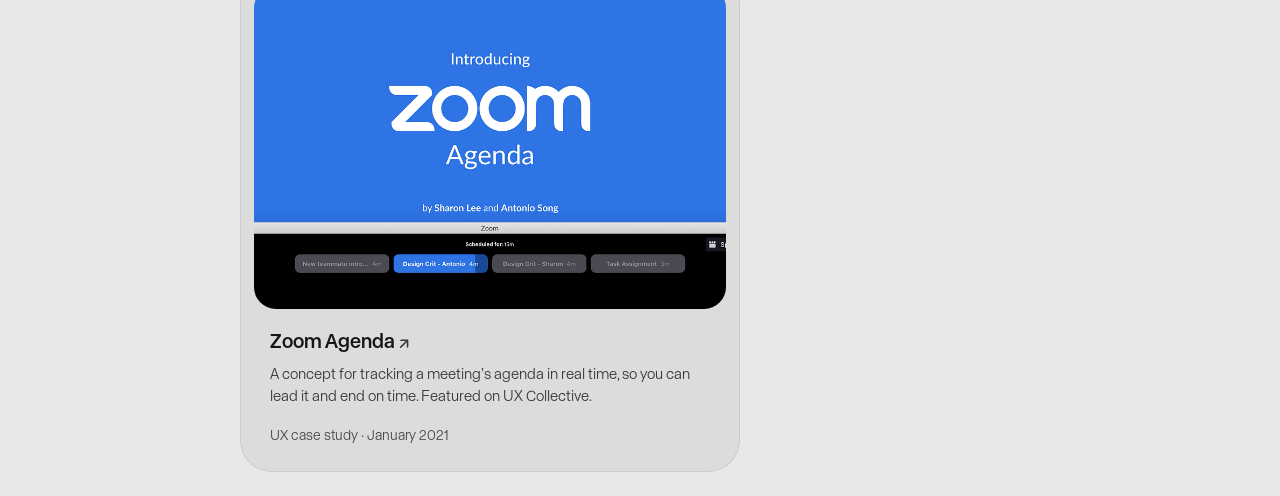
==== commit 467c81cf: "Add Apps page with locked Impact section; reorder projects; add start dates - Apps: banner, Starter " ====
--- a/index.html
+++ b/index.html
@@ -17,7 +17,7 @@
   <link rel="icon" href="favicon.svg" type="image/svg+xml">
   <link rel="icon" href="favicon-32.png" type="image/png" sizes="32x32">
   <link rel="apple-touch-icon" href="apple-touch-icon.png">
-  <link rel="stylesheet" href="style.css?v=mwuvt0wz">
+  <link rel="stylesheet" href="style.css?v=mwwd7cb7">
   <script>
     // Apply the saved theme (default: device setting) before first paint so there's no flash.
     try {
@@ -102,13 +102,22 @@
         <p class="caption">June 2026</p>
       </a>
 
+      <a class="card project" href="work/apps.html">
+        <div class="thumb"><img src="images/apps-home.png?v=2" alt="Runway Apps starter kits with Film or shorts apps like Multi Shot and Edit Video"></div>
+        <div class="card-body">
+          <h3>Apps</h3>
+          <p>Use-case-specific apps to get started faster. Bite-size workflows grouped into starter kits, so new users find the right tool for the job.</p>
+        </div>
+        <p class="caption">Mar — Jun 2026</p>
+      </a>
+
       <a class="card project" href="work/model-productization.html">
         <div class="thumb bleed"><video src="images/mp-hero.mp4" poster="images/mp-hero-poster.jpg" preload="metadata" data-hover-play muted loop playsinline aria-label="Runway hero video"></video></div>
         <div class="card-body">
           <h3>Model productization</h3>
           <p>Scaling how Runway ships models, from first-of-their-kind launches like Runway’s first audio model to tools like Motion Control Brush.</p>
         </div>
-        <p class="caption">Ongoing</p>
+        <p class="caption">Feb 2023 — Ongoing</p>
       </a>
 
       <a class="card project" href="work/growth-experiments.html">
@@ -117,7 +126,7 @@
           <h3>Growth experiments</h3>
           <p>Bite-size A/B experiments to improve conversion, shipped with Mixpanel and LaunchDarkly: credit packs, free-to-paid conversion and cancellation saves.</p>
         </div>
-        <p class="caption">Ongoing</p>
+        <p class="caption">Jul 2026 — Ongoing</p>
       </a>
 
 
@@ -148,6 +157,6 @@
   </main>
 
   <div class="toast" id="toast" role="status" aria-live="polite"></div>
-  <script src="site.js?v=mwuvt0wz"></script>
+  <script src="site.js?v=mwwd7cb7"></script>
 </body>
 </html>
--- a/style.css
+++ b/style.css
@@ -847,6 +847,12 @@
    "antialiased" smoothing makes dark-on-light text look spindly on macOS,
    so the light theme uses the system's normal smoothing and slightly stronger grey text. */
 :root[data-theme="glacier"] body { -webkit-font-smoothing: auto; -moz-osx-font-smoothing: auto; }
+/* iOS ignores font-smoothing and always renders text thin (grayscale antialiasing),
+   so on touch screens the light theme adds a hairline stroke to match the Mac's weight. */
+@media (hover: none) and (pointer: coarse) {
+  :root[data-theme="glacier"] body { -webkit-text-stroke: 0.25px currentColor; }
+}
+html { -webkit-text-size-adjust: 100%; text-size-adjust: 100%; }
 :root[data-theme="glacier"] {
   --muted: color-mix(in srgb, var(--text) 84%, transparent);
   --faint: color-mix(in srgb, var(--text) 76%, transparent);
@@ -1521,3 +1527,40 @@
 .cv-download { display: inline-grid; place-items: center; width: 26px; height: 26px; border-radius: 7px; color: var(--muted); transition: color 0.15s ease, background 0.15s ease; }
 .cv-download:hover { color: var(--text); background: color-mix(in srgb, var(--text) 8%, transparent); }
 .cv-download:focus-visible { outline: 2px solid var(--text); outline-offset: 2px; }
+/* Phone: Next project is the button; Previous project is a quiet text link under it */
+@media (max-width: 720px) {
+  .pager .next { order: 1; }
+  .pager .prev { order: 2; align-self: center; flex: none; width: auto; height: auto; padding: 8px 4px; box-shadow: none; background: none; justify-content: center; gap: 8px; }
+  .pager .prev strong, .pager .prev .pager-arrow { color: var(--muted); font-size: 15px; font-weight: 400; }
+  .pager .prev:hover strong, .pager .prev:hover .pager-arrow { color: var(--text); }
+}
+/* Phone: only the Next project button */
+@media (max-width: 720px) { .pager .prev { display: none; } }
+
+/* ---------- Locked section (e.g. Impact numbers): blurred sneak peek with a centered password form ---------- */
+.lock-peek { position: relative; }
+.lock-teaser {
+  filter: blur(7px);
+  opacity: 0.55;
+  user-select: none;
+  pointer-events: none;
+}
+.lock-teaser > .showcase-text:first-child { margin-top: 0; }
+.lock-inline {
+  position: absolute;
+  inset: 0;
+  display: flex;
+  flex-direction: column;
+  align-items: center;
+  justify-content: center;
+  text-align: center;
+  padding: 0 16px;
+}
+.lock-inline .lock-note { color: var(--text); font-weight: 460; }
+.lock-section .lock-form { margin: 16px auto 0; width: 100%; max-width: 400px; }
+.lock-section .lock-error { text-align: center; }
+@media (max-width: 720px) {
+  .lock-section .lock-form { flex-direction: row; gap: 8px; }
+  .lock-section .lock-form input { flex: 1; height: 44px; }
+  .lock-section .lock-form button { width: auto; height: 44px; }
+}
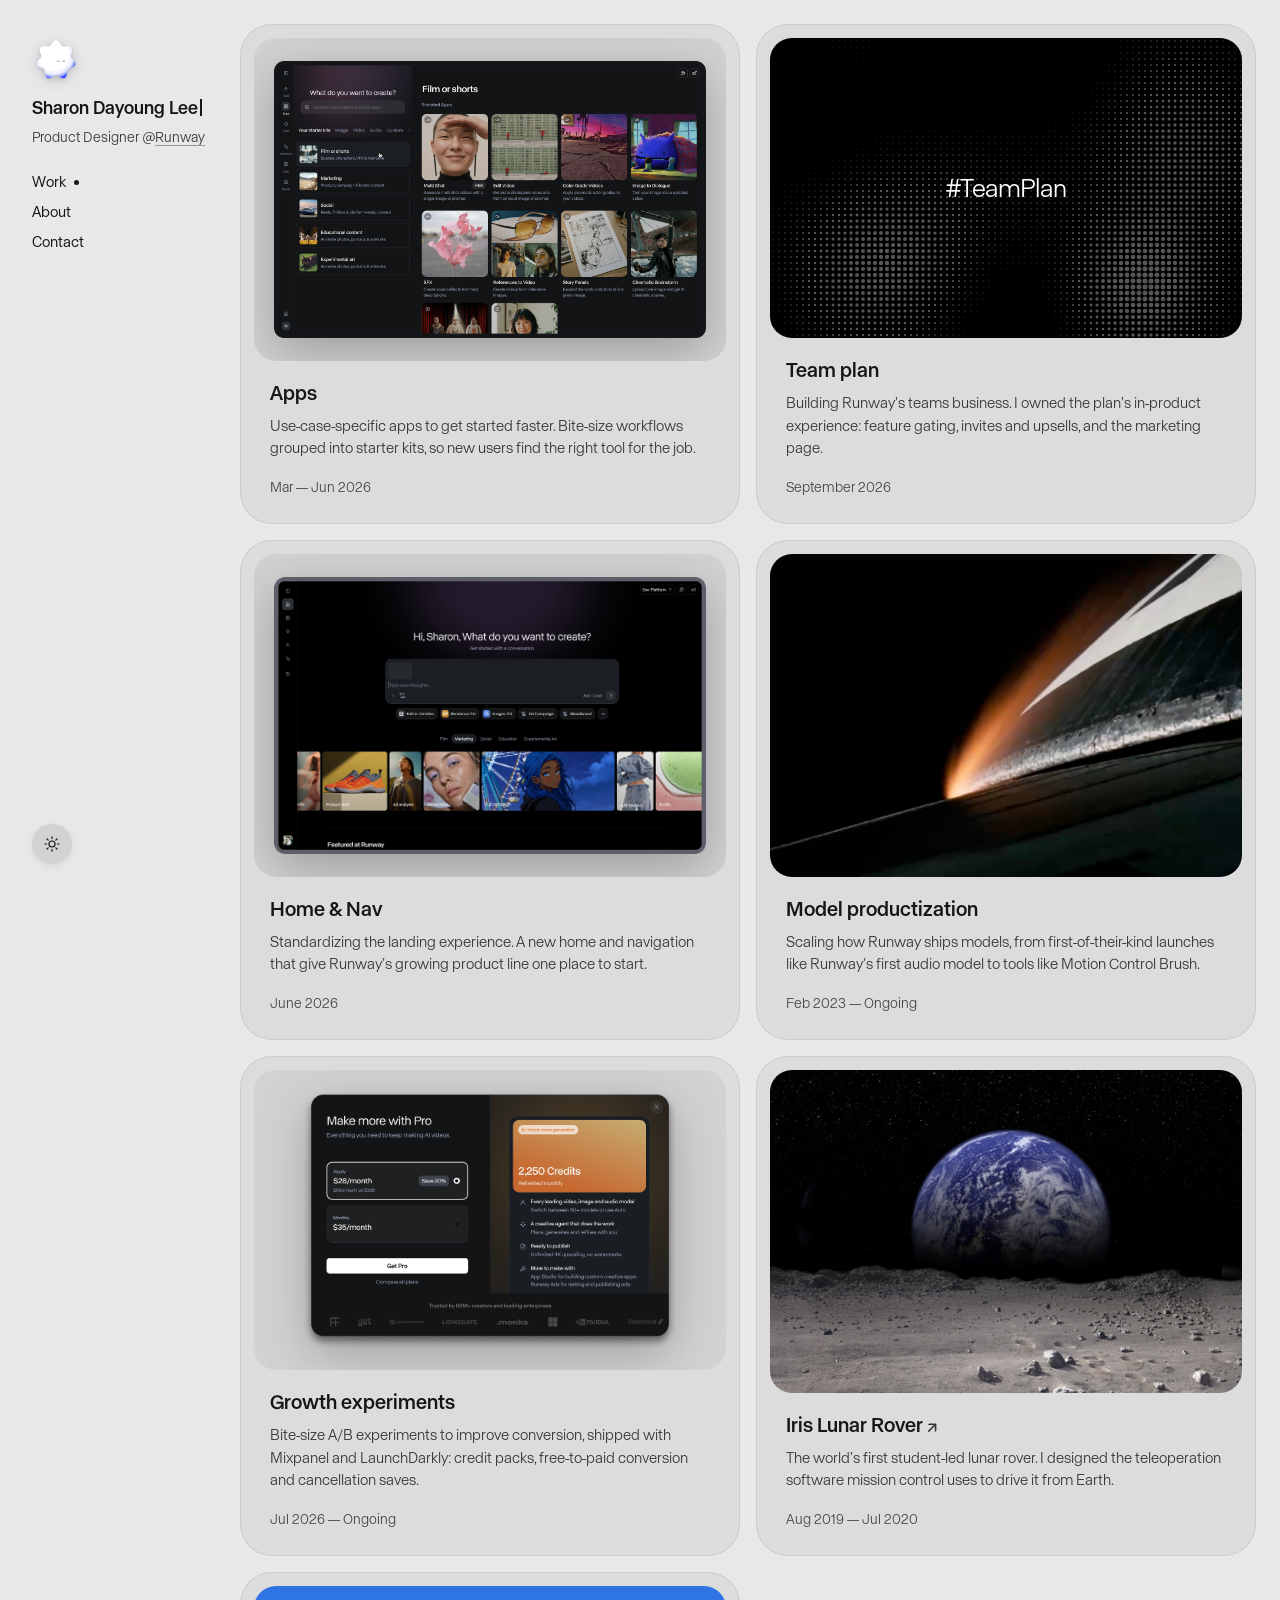
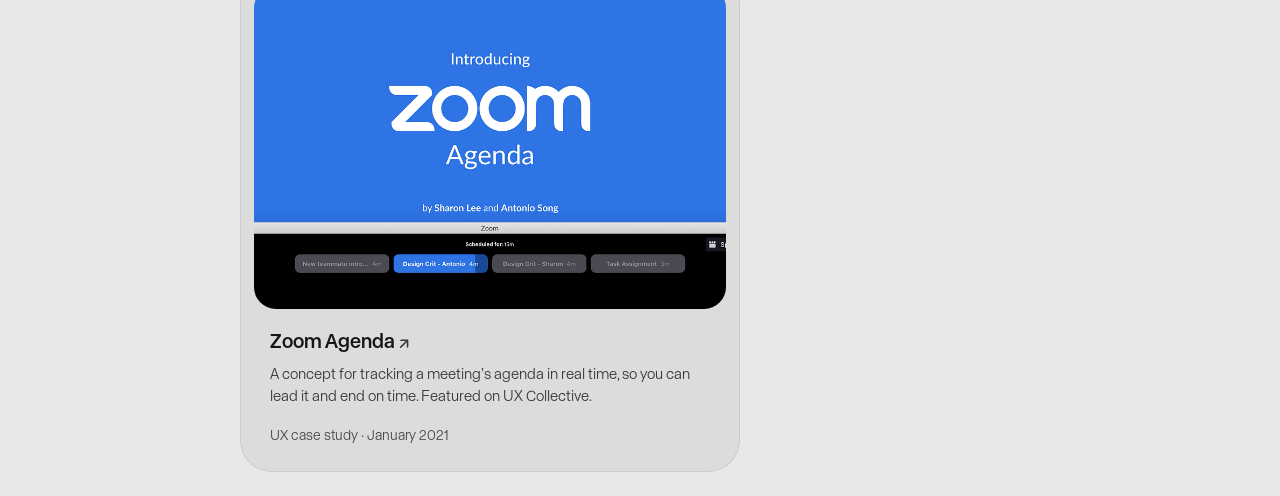
==== commit 39329a3c: "Reorder projects: Apps, Team plan, Home & Nav first Co-Authored-By: Claude Opus 5.5 <noreply@anthrop" ====
--- a/index.html
+++ b/index.html
@@ -84,6 +84,15 @@
       Each card links to its case study page in /work.
     -->
     <div class="grid">
+      <a class="card project" href="work/apps.html">
+        <div class="thumb"><img src="images/apps-home.png?v=2" alt="Runway Apps starter kits with Film or shorts apps like Multi Shot and Edit Video"></div>
+        <div class="card-body">
+          <h3>Apps</h3>
+          <p>Use-case-specific apps to get started faster. Bite-size workflows grouped into starter kits, so new users find the right tool for the job.</p>
+        </div>
+        <p class="caption">Mar — Jun 2026</p>
+      </a>
+
       <a class="card project" href="work/team-plan.html">
         <div class="thumb word-cover" data-halftone><span>#TeamPlan</span></div>
         <div class="card-body">
@@ -100,15 +109,6 @@
           <p>Standardizing the landing experience. A new home and navigation that give Runway’s growing product line one place to start.</p>
         </div>
         <p class="caption">June 2026</p>
-      </a>
-
-      <a class="card project" href="work/apps.html">
-        <div class="thumb"><img src="images/apps-home.png?v=2" alt="Runway Apps starter kits with Film or shorts apps like Multi Shot and Edit Video"></div>
-        <div class="card-body">
-          <h3>Apps</h3>
-          <p>Use-case-specific apps to get started faster. Bite-size workflows grouped into starter kits, so new users find the right tool for the job.</p>
-        </div>
-        <p class="caption">Mar — Jun 2026</p>
       </a>
 
       <a class="card project" href="work/model-productization.html">
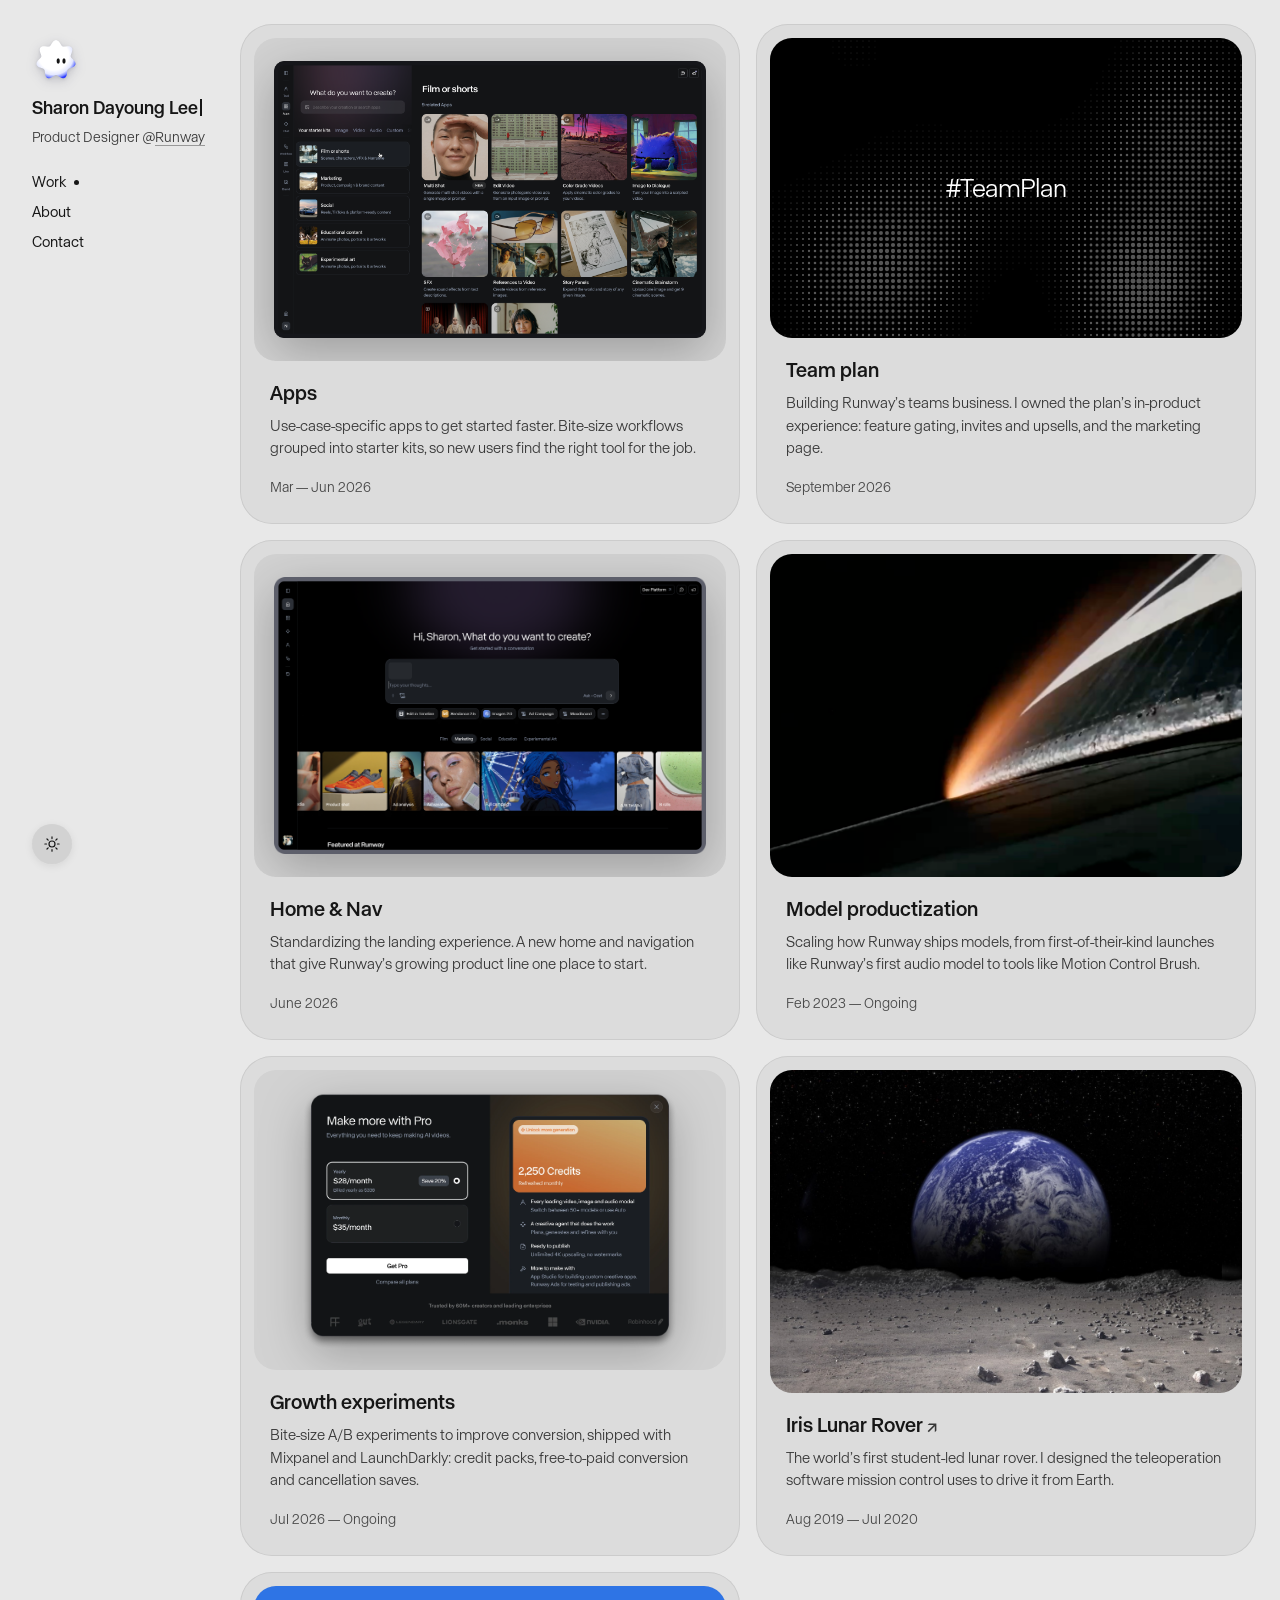
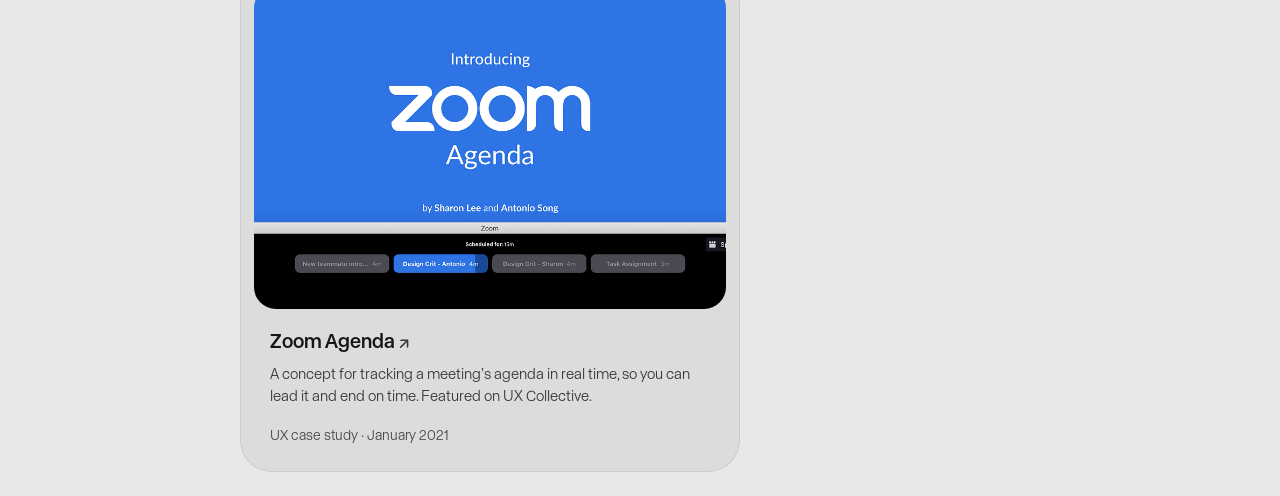
==== commit d0d1a406: "Add Google Analytics to all pages Co-Authored-By: Claude Opus 5.5 <noreply@anthropic.com>" ====
--- a/index.html
+++ b/index.html
@@ -3,6 +3,14 @@
 <head>
   <meta charset="utf-8">
   <meta name="viewport" content="width=device-width, initial-scale=1">
+  <!-- Google Analytics -->
+  <script async src="https://www.googletagmanager.com/gtag/js?id=G-CFSD6H3RYP"></script>
+  <script>
+    window.dataLayer = window.dataLayer || [];
+    function gtag(){dataLayer.push(arguments);}
+    gtag('js', new Date());
+    gtag('config', 'G-CFSD6H3RYP');
+  </script>
   <title>Sharon Dayoung Lee, Product Designer</title>
   <meta name="description" content="Sharon Dayoung Lee is a product designer at Runway. Portfolio of selected work: Team plan, Home &amp; Nav, model productization, growth experiments and the Iris Lunar Rover.">
   <link rel="canonical" href="https://dayoung.design/">
@@ -17,7 +25,7 @@
   <link rel="icon" href="favicon.svg" type="image/svg+xml">
   <link rel="icon" href="favicon-32.png" type="image/png" sizes="32x32">
   <link rel="apple-touch-icon" href="apple-touch-icon.png">
-  <link rel="stylesheet" href="style.css?v=mwwd7cb7">
+  <link rel="stylesheet" href="style.css?v=mwwvt79m">
   <script>
     // Apply the saved theme (default: device setting) before first paint so there's no flash.
     try {
@@ -157,6 +165,6 @@
   </main>
 
   <div class="toast" id="toast" role="status" aria-live="polite"></div>
-  <script src="site.js?v=mwwd7cb7"></script>
+  <script src="site.js?v=mwwvt79m"></script>
 </body>
 </html>
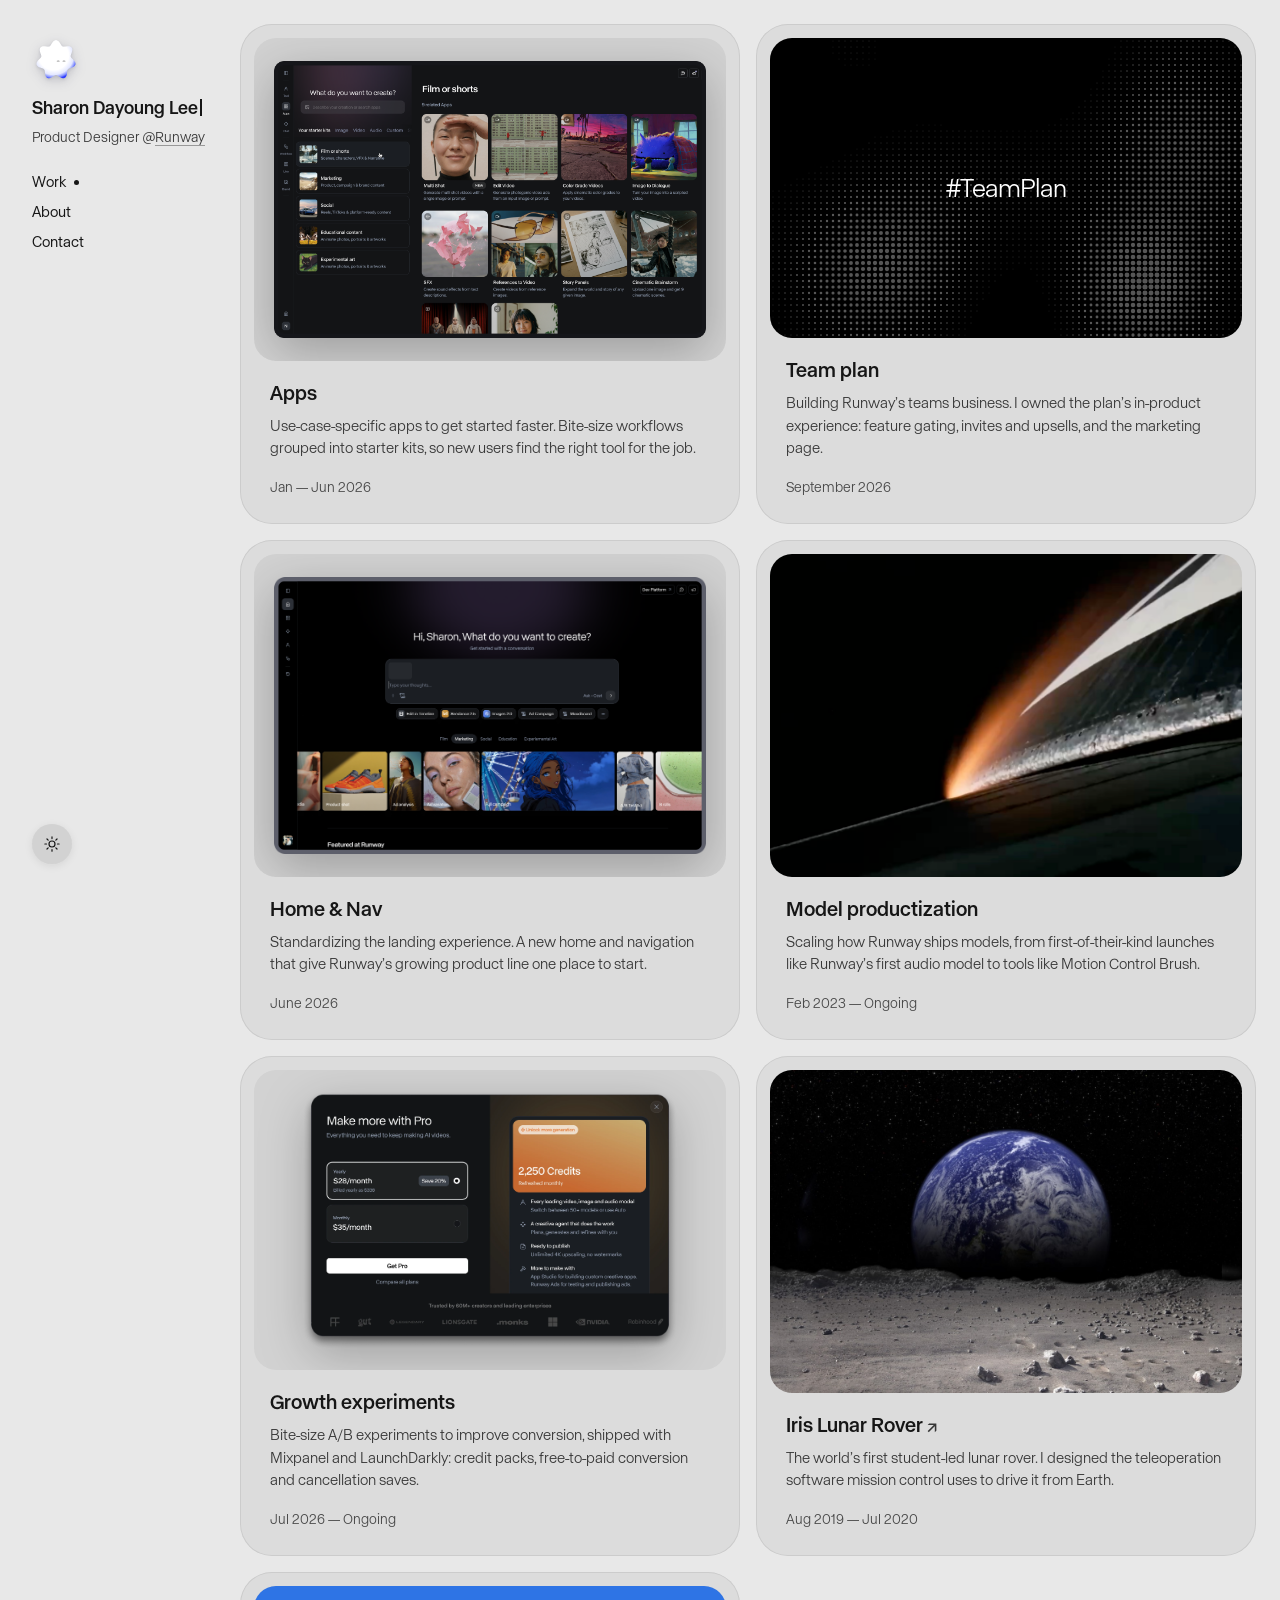
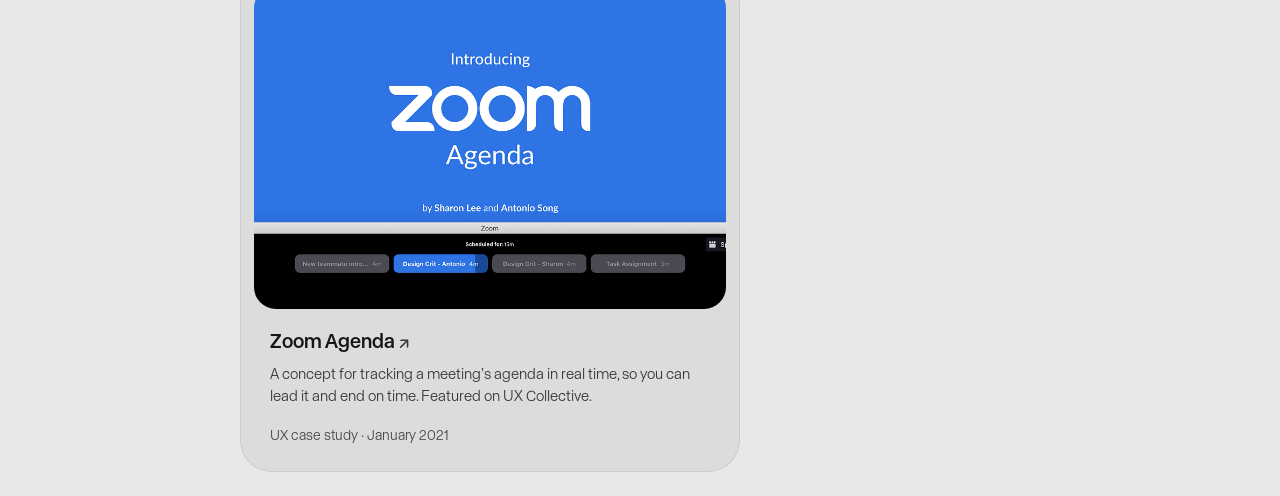
==== commit 05e7d87f: "Apps dates: Jan — Jun 2026 Co-Authored-By: Claude Opus 5.5 <noreply@anthropic.com>" ====
--- a/index.html
+++ b/index.html
@@ -98,7 +98,7 @@
           <h3>Apps</h3>
           <p>Use-case-specific apps to get started faster. Bite-size workflows grouped into starter kits, so new users find the right tool for the job.</p>
         </div>
-        <p class="caption">Mar — Jun 2026</p>
+        <p class="caption">Jan — Jun 2026</p>
       </a>
 
       <a class="card project" href="work/team-plan.html">
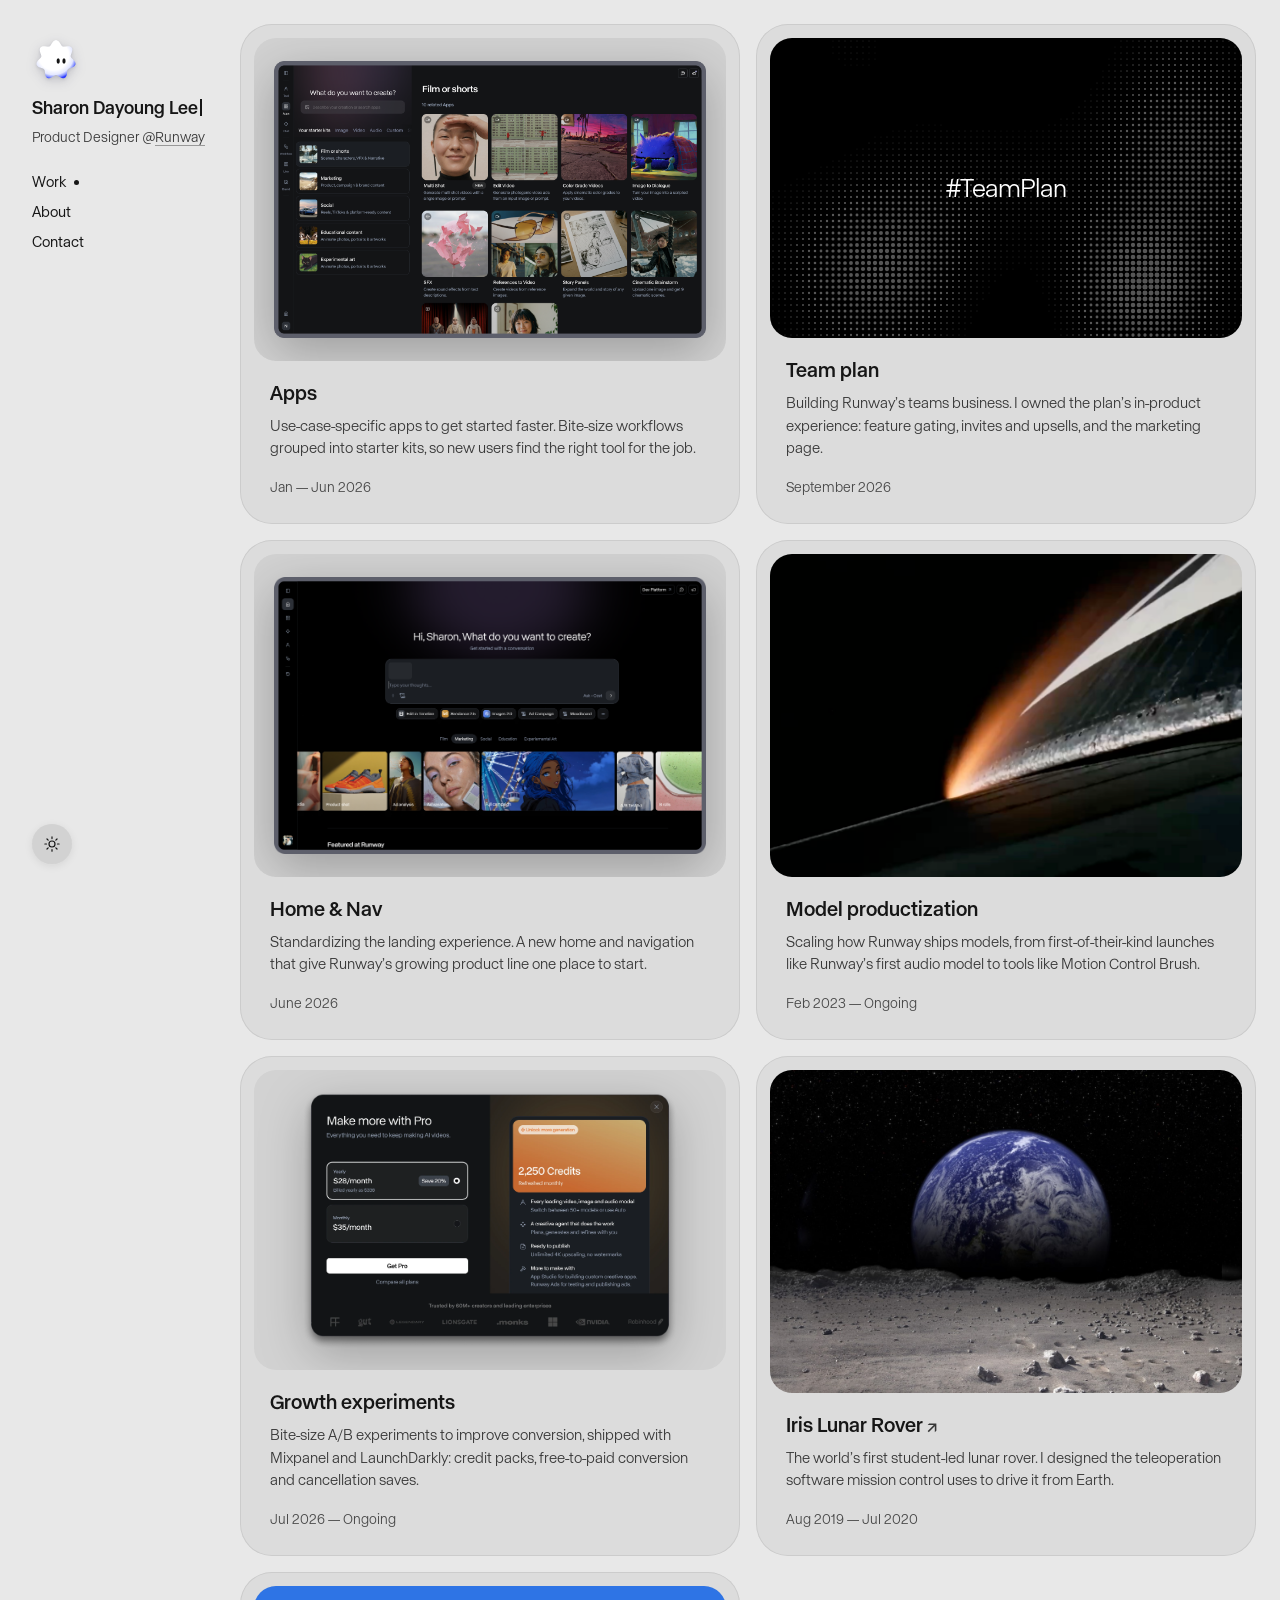
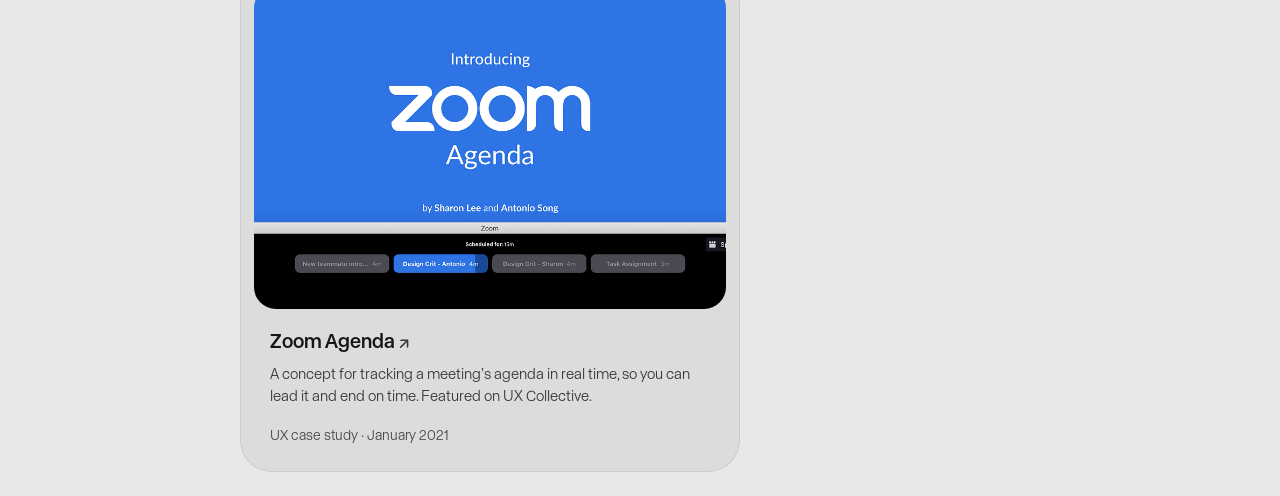
==== commit 6a19deaf: "Apps: starter kit video banner and 10-apps screenshot Co-Authored-By: Claude Opus 5.5 <noreply@anthr" ====
--- a/index.html
+++ b/index.html
@@ -25,7 +25,7 @@
   <link rel="icon" href="favicon.svg" type="image/svg+xml">
   <link rel="icon" href="favicon-32.png" type="image/png" sizes="32x32">
   <link rel="apple-touch-icon" href="apple-touch-icon.png">
-  <link rel="stylesheet" href="style.css?v=mwwvt79m">
+  <link rel="stylesheet" href="style.css?v=mwy0cm21">
   <script>
     // Apply the saved theme (default: device setting) before first paint so there's no flash.
     try {
@@ -93,7 +93,7 @@
     -->
     <div class="grid">
       <a class="card project" href="work/apps.html">
-        <div class="thumb"><img src="images/apps-home.png?v=2" alt="Runway Apps starter kits with Film or shorts apps like Multi Shot and Edit Video"></div>
+        <div class="thumb"><img src="images/app-starter-kit-10-apps.png" alt="Runway Apps starter kits: Film or shorts with 10 related apps like Multi Shot, Edit Video and Color Grade Videos"></div>
         <div class="card-body">
           <h3>Apps</h3>
           <p>Use-case-specific apps to get started faster. Bite-size workflows grouped into starter kits, so new users find the right tool for the job.</p>
@@ -165,6 +165,6 @@
   </main>
 
   <div class="toast" id="toast" role="status" aria-live="polite"></div>
-  <script src="site.js?v=mwwvt79m"></script>
+  <script src="site.js?v=mwy0cm21"></script>
 </body>
 </html>
--- a/style.css
+++ b/style.css
@@ -1564,3 +1564,6 @@
   .lock-section .lock-form input { flex: 1; height: 44px; }
   .lock-section .lock-form button { width: auto; height: 44px; }
 }
+
+/* Apps banner: show the whole device frame, letterboxed on black */
+.case-banner.bleed.fit video { object-fit: contain; }
